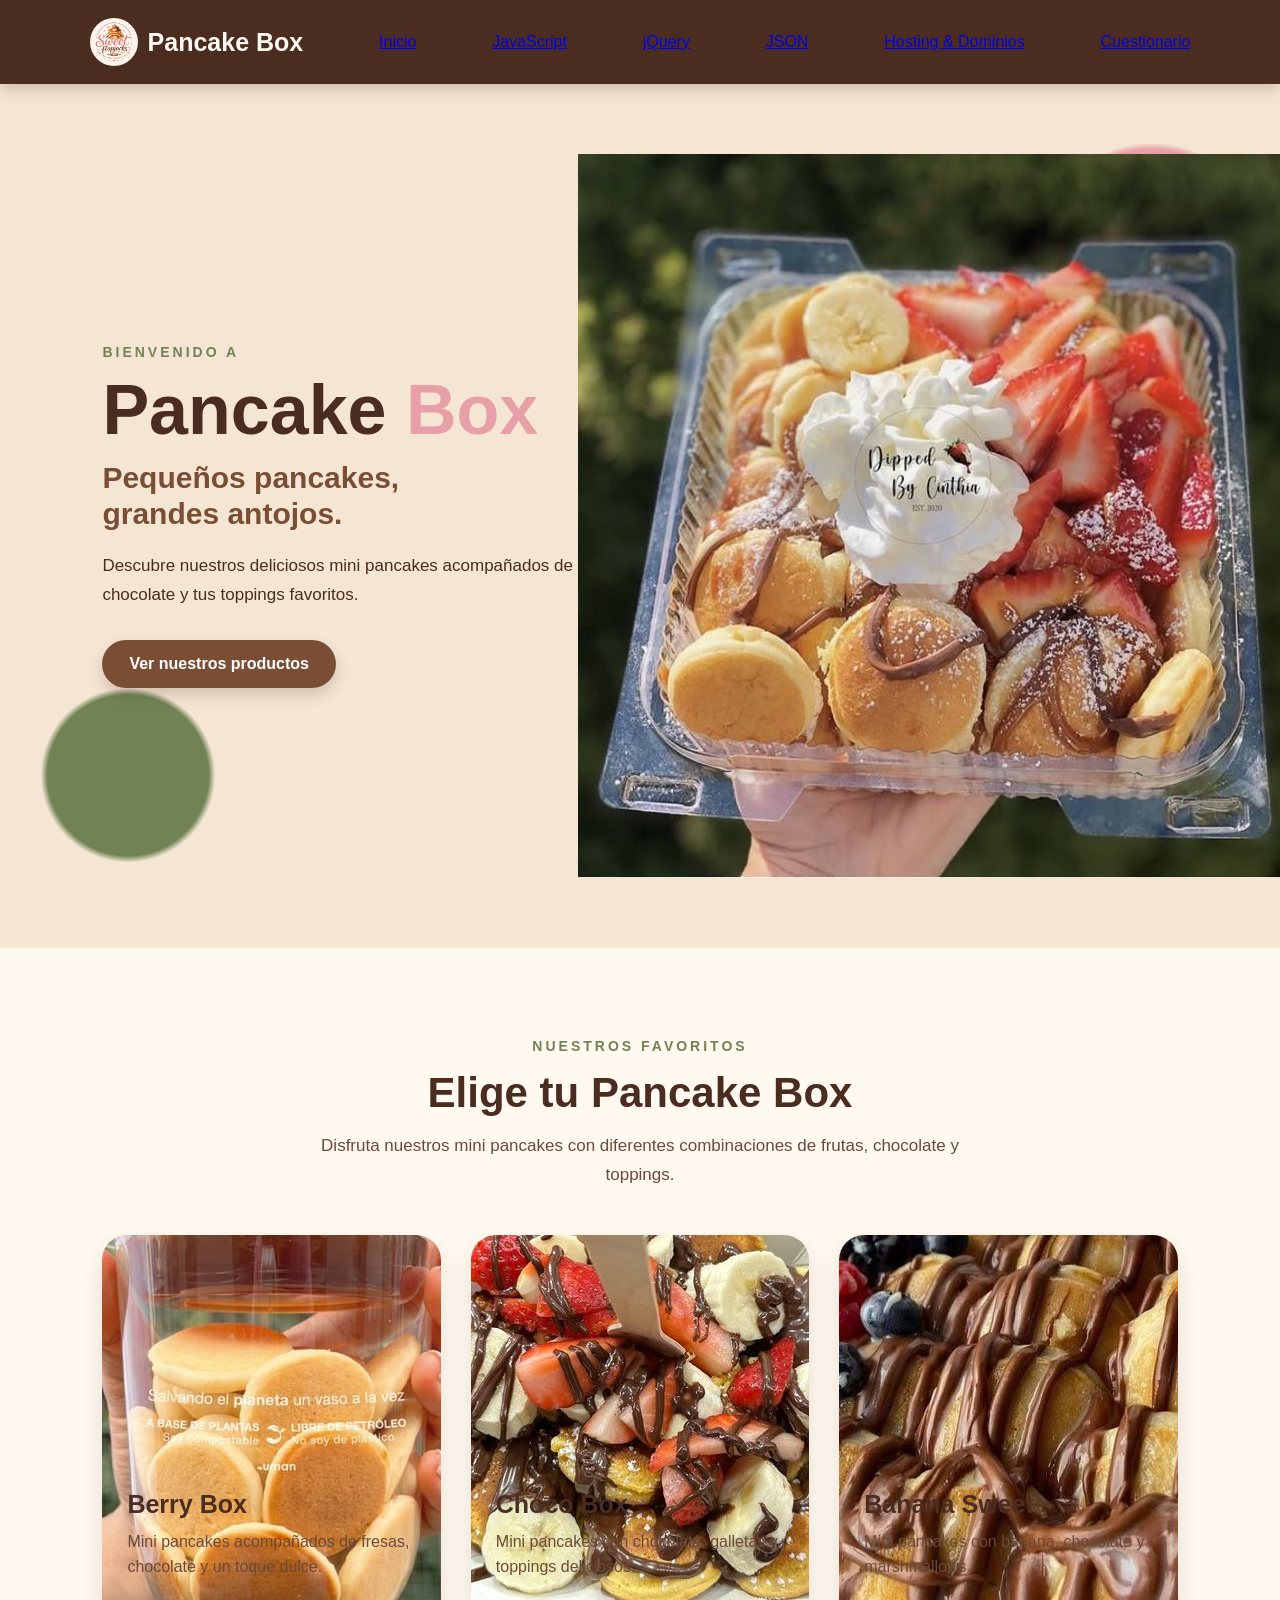
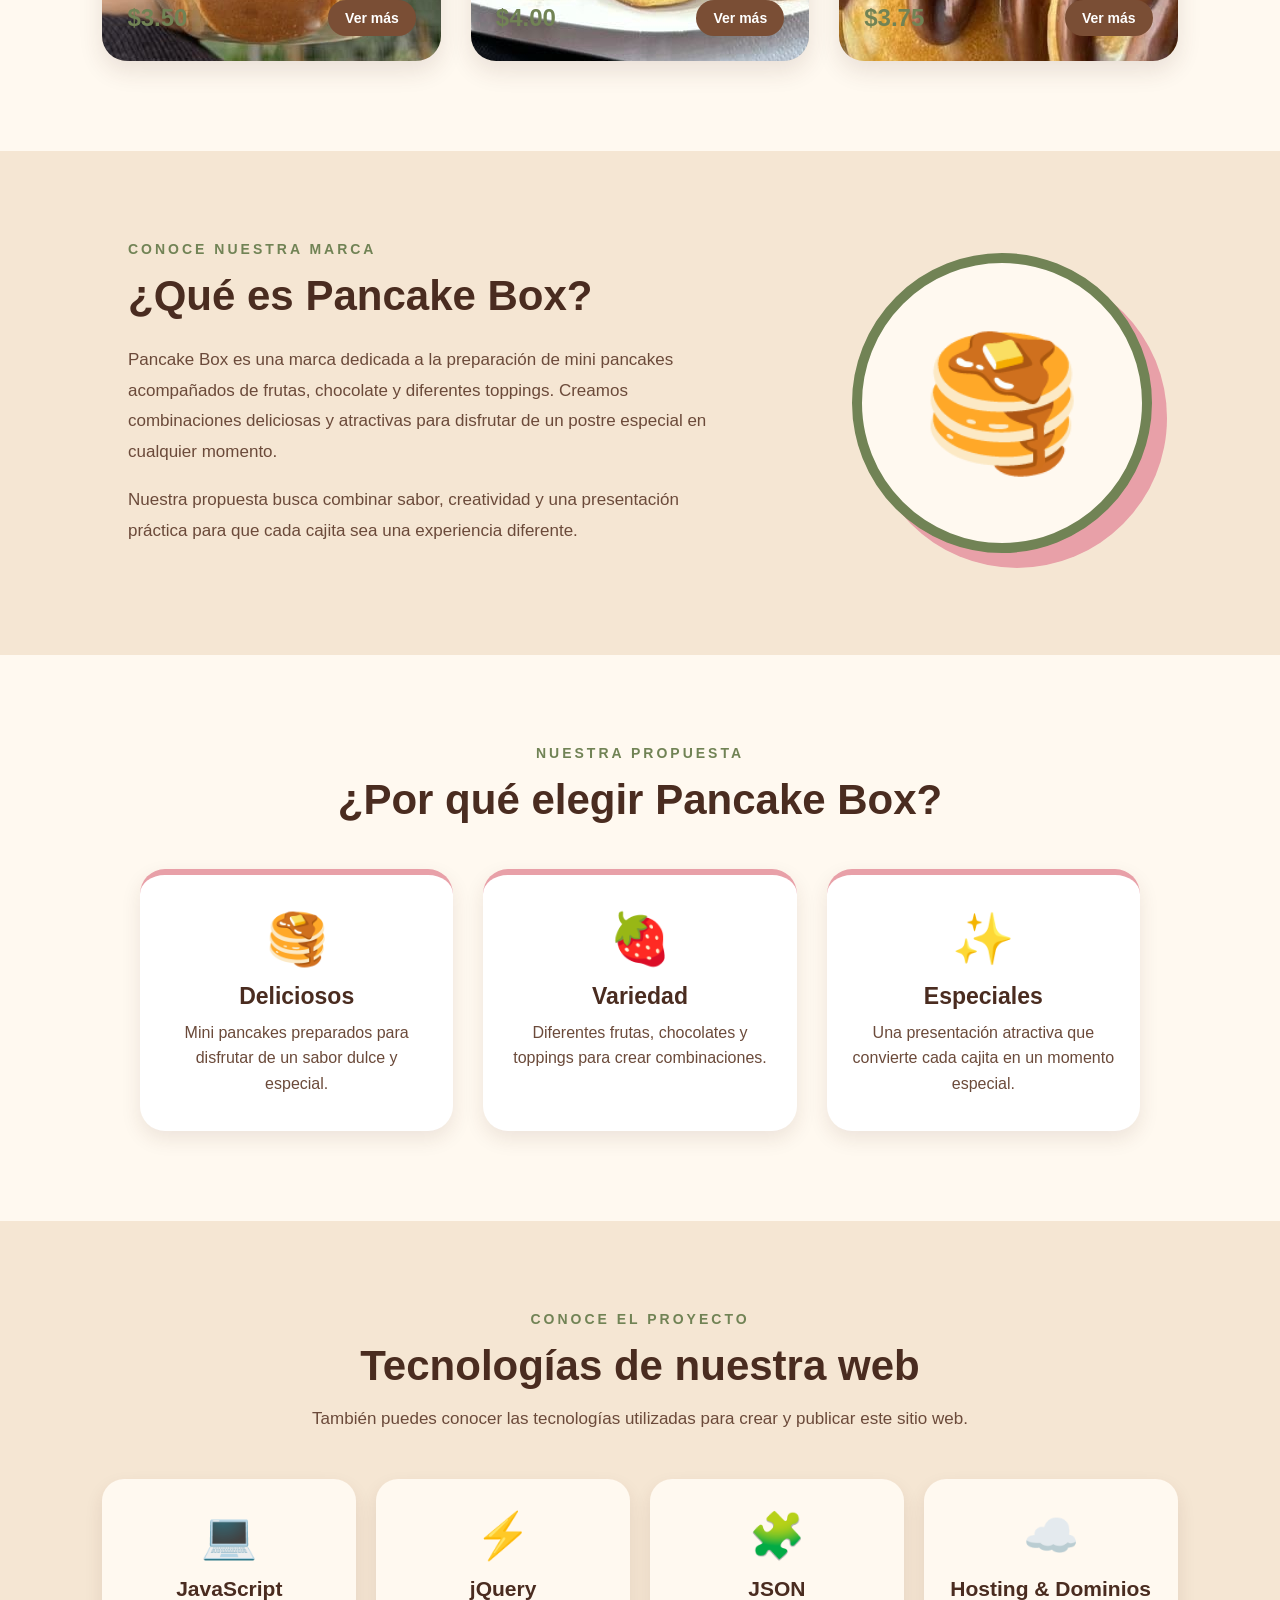
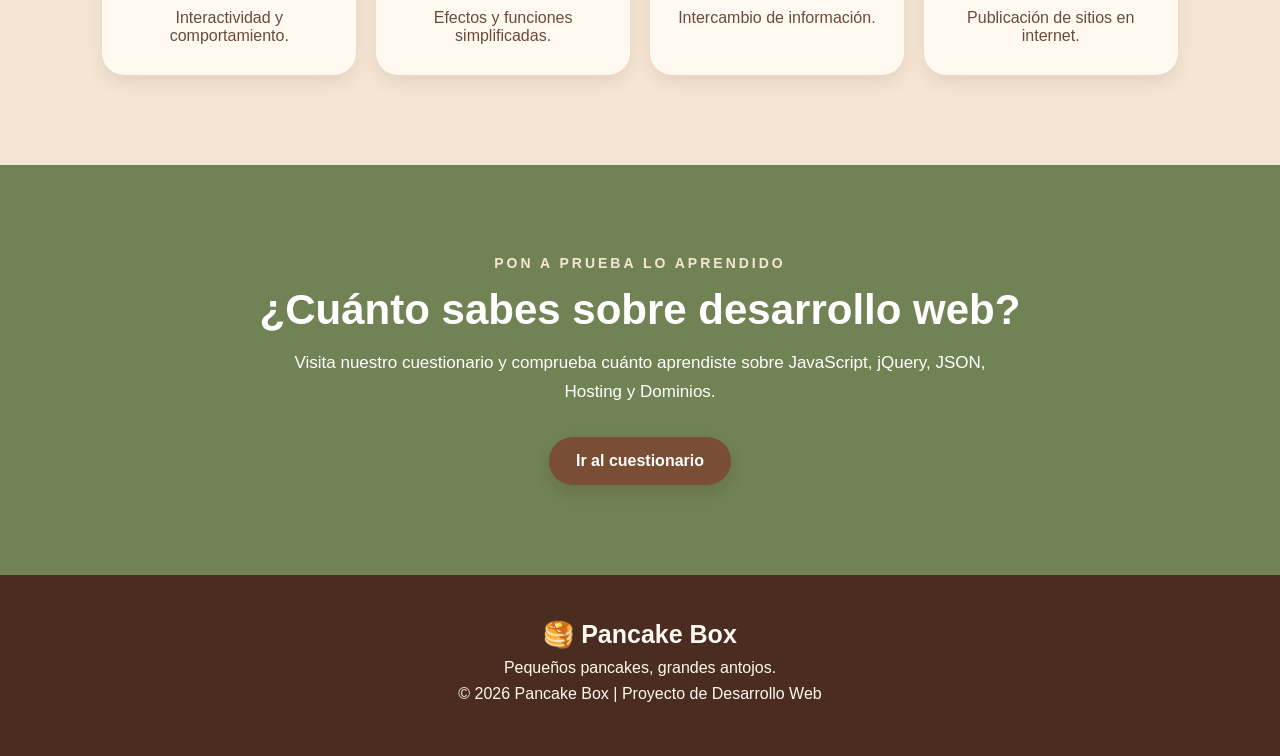
==== index.html @ ed1c2b8e "inicial" ====
<!DOCTYPE html>
<html lang="es">

<head>
    <meta charset="UTF-8">
    <meta name="viewport" content="width=device-width, initial-scale=1.0">

    <title>Pancake Box | Pequeños pancakes, grandes antojos</title>

    <link rel="stylesheet" href="css/style.css">
</head>

<body>

    <!-- MENÚ DE NAVEGACIÓN -->
    <header>
        <nav class="navbar">

            <a href="index.html" class="logo">
                <img src="Imagenes/logo.jpeg" alt="Logo Pancake Box">
                <span>Pancake Box</span>
            </a>

            <a href="index.html">Inicio</a>
            <a href="javascript.html">JavaScript</a>
            <a href="jquery.html">jQuery</a>
            <a href="json.html">JSON</a>
            <a href="hosting.html">Hosting & Dominios</a>
            <a href="./cuestionario.html">Cuestionario</a>

        </nav>
    </header>


    <!-- PORTADA -->
    <main>

        <section class="hero">

            <div class="hero-text">

                <p class="small-title">BIENVENIDO A</p>

                <h1>
                    Pancake <span>Box</span>
                </h1>

                <h2>
                    Pequeños pancakes,<br>
                    grandes antojos.
                </h2>

                <p>
                    Descubre nuestros deliciosos mini pancakes
                    acompañados de frutas, chocolate y tus
                    toppings favoritos.
                </p>

                <a href="#producto" class="btn">
                    Ver nuestros productos
                </a>

            </div>


            <div class="hero-image">

                <img src="Imagenes/pancakes.jpeg"
                    alt="Mini pancakes de Pancake Box">

            </div>

        </section>


        <!-- PRODUCTOS -->
        <section id="producto" class="productos-section">

            <p class="small-title">NUESTROS FAVORITOS</p>

            <h2>Elige tu Pancake Box</h2>

            <p class="section-description">
                Disfruta nuestros mini pancakes con diferentes combinaciones
                de frutas, chocolate y toppings.
            </p>

            <div class="productos-container">


                <!-- PRODUCTO 1 -->
                <div class="producto-card">

                    <div class="producto-imagen">

                        <img src="Imagenes/berry.jpeg"
                            alt="Berry Box">

                    </div>

                    <div class="producto-info">

                        <h3>Berry Box</h3>

                        <p>
                            Mini pancakes acompañados de fresas,
                            chocolate y un toque dulce.
                        </p>

                        <div class="producto-abajo">

                            <strong>$3.50</strong>

                            <a href="#" class="btn-producto">
                                Ver más
                            </a>

                        </div>

                    </div>

                </div>


                <!-- PRODUCTO 2 -->
                <div class="producto-card">

                    <div class="producto-imagen">

                        <img src="Imagenes/choco.jpeg"
                            alt="Choco Box">

                    </div>

                    <div class="producto-info">

                        <h3>Choco Box</h3>

                        <p>
                            Mini pancakes con chocolate,
                            galletas y toppings deliciosos.
                        </p>

                        <div class="producto-abajo">

                            <strong>$4.00</strong>

                            <a href="#" class="btn-producto">
                                Ver más
                            </a>

                        </div>

                    </div>

                </div>


                <!-- PRODUCTO 3 -->
                <div class="producto-card">

                    <div class="producto-imagen">

                        <img src="Imagenes/banana.jpeg"
                            alt="Banana Sweet">

                    </div>

                    <div class="producto-info">

                        <h3>Banana Sweet</h3>

                        <p>
                            Mini pancakes con banana,
                            chocolate y marshmallows.
                        </p>

                        <div class="producto-abajo">

                            <strong>$3.75</strong>

                            <a href="#" class="btn-producto">
                                Ver más
                            </a>

                        </div>

                    </div>

                </div>

            </div>

        </section>


        <!-- SOBRE PANCAKE BOX -->
        <section class="sobre-nosotros">

            <div class="sobre-texto">

                <p class="small-title">
                    CONOCE NUESTRA MARCA
                </p>

                <h2>¿Qué es Pancake Box?</h2>

                <p>
                    Pancake Box es una marca dedicada a la preparación de
                    mini pancakes acompañados de frutas, chocolate y diferentes
                    toppings. Creamos combinaciones deliciosas y atractivas
                    para disfrutar de un postre especial en cualquier momento.
                </p>

                <p>
                    Nuestra propuesta busca combinar sabor, creatividad y una
                    presentación práctica para que cada cajita sea una experiencia
                    diferente.
                </p>

            </div>

            <div class="sobre-decoracion">
                🥞
            </div>

        </section>


        <!-- ¿POR QUÉ ELEGIRNOS? -->
        <section class="porque-section">

            <p class="small-title">
                NUESTRA PROPUESTA
            </p>

            <h2>¿Por qué elegir Pancake Box?</h2>

            <div class="porque-container">


                <div class="porque-card">

                    <span>🥞</span>

                    <h3>Deliciosos</h3>

                    <p>
                        Mini pancakes preparados para disfrutar
                        de un sabor dulce y especial.
                    </p>

                </div>


                <div class="porque-card">

                    <span>🍓</span>

                    <h3>Variedad</h3>

                    <p>
                        Diferentes frutas, chocolates y toppings
                        para crear combinaciones.
                    </p>

                </div>


                <div class="porque-card">

                    <span>✨</span>

                    <h3>Especiales</h3>

                    <p>
                        Una presentación atractiva que convierte
                        cada cajita en un momento especial.
                    </p>

                </div>

            </div>

        </section>


        <!-- TECNOLOGÍAS -->
        <section class="tecnologias-section">

            <p class="small-title">
                CONOCE EL PROYECTO
            </p>

            <h2>Tecnologías de nuestra web</h2>

            <p class="section-description">
                También puedes conocer las tecnologías utilizadas
                para crear y publicar este sitio web.
            </p>

            <div class="tecnologias-container">


                <a href="javascript.html" class="tecnologia-card">

                    <span>💻</span>

                    <h3>JavaScript</h3>

                    <p>
                        Interactividad y comportamiento.
                    </p>

                </a>


                <a href="jquery.html" class="tecnologia-card">

                    <span>⚡</span>

                    <h3>jQuery</h3>

                    <p>
                        Efectos y funciones simplificadas.
                    </p>

                </a>


                <a href="json.html" class="tecnologia-card">

                    <span>🧩</span>

                    <h3>JSON</h3>

                    <p>
                        Intercambio de información.
                    </p>

                </a>


                <a href="hosting.html" class="tecnologia-card">

                    <span>☁️</span>

                    <h3>Hosting & Dominios</h3>

                    <p>
                        Publicación de sitios en internet.
                    </p>

                </a>

            </div>

        </section>


        <!-- CUESTIONARIO -->
        <section class="quiz-invitacion">

            <p class="small-title">
                PON A PRUEBA LO APRENDIDO
            </p>

            <h2>
                ¿Cuánto sabes sobre desarrollo web?
            </h2>

            <p>
                Visita nuestro cuestionario y comprueba cuánto aprendiste
                sobre JavaScript, jQuery, JSON, Hosting y Dominios.
            </p>

            <a href="cuestionario.html" class="btn">
                Ir al cuestionario
            </a>

        </section>

    </main>


    <!-- PIE DE PÁGINA -->
    <footer>

        <h3>
            🥞 Pancake Box
        </h3>

        <p>
            Pequeños pancakes, grandes antojos.
        </p>

        <p>
            © 2026 Pancake Box | Proyecto de Desarrollo Web
        </p>

    </footer>


</body>

</html>
---- css/style.css ----
/* =========================
   CONFIGURACIÓN GENERAL
========================= */

* {
    margin: 0;
    padding: 0;
    box-sizing: border-box;
}

html {
    scroll-behavior: smooth;
}

body {
    font-family: Arial, sans-serif;
    background-color: #fff9f0;
    color: #4a2c20;
}


/* =========================
   BARRA DE NAVEGACIÓN
========================= */

header {
    background-color: #4a2c20;
    padding: 18px 7%;
    position: sticky;
    top: 0;
    z-index: 1000;
    box-shadow: 0 4px 15px rgba(74, 44, 32, 0.25);
}

.navbar {
    display: flex;
    align-items: center;
    justify-content: space-between;
    gap: 25px;
}

.logo {
    color: #fff9f0;
    text-decoration: none;
    font-size: 25px;
    font-weight: bold;
    white-space: nowrap;
}

.nav-links {
    list-style: none;
    display: flex;
    align-items: center;
    justify-content: center;
    gap: 20px;
    flex-wrap: wrap;
}

.nav-links a {
    color: #fff9f0;
    text-decoration: none;
    font-size: 14px;
    transition: 0.3s;
}

.nav-links a:hover {
    color: #e8a0a8;
}


/* =========================
   PORTADA
========================= */

.hero {
    min-height: 88vh;
    padding: 70px 8%;
    display: flex;
    align-items: center;
    justify-content: space-between;
    gap: 60px;

    background:
        radial-gradient(circle at 90% 20%, #e8a0a8 0 8%, transparent 8.5%),
        radial-gradient(circle at 10% 80%, #718355 0 6%, transparent 6.5%),
        #f5e6d3;
}

.hero-text {
    width: 52%;
}

.small-title {
    color: #718355;
    font-size: 14px;
    font-weight: bold;
    letter-spacing: 3px;
    margin-bottom: 15px;
}

.hero h1 {
    font-size: 70px;
    line-height: 1;
    color: #4a2c20;
    margin-bottom: 15px;
}

.hero h1 span {
    color: #e8a0a8;
}

.hero h2 {
    font-size: 30px;
    line-height: 1.2;
    color: #7a4e35;
    margin-bottom: 20px;
}

.hero-text > p:not(.small-title) {
    max-width: 550px;
    font-size: 17px;
    line-height: 1.7;
    margin-bottom: 30px;
}


/* =========================
   BOTÓN
========================= */

.btn {
    display: inline-block;
    background-color: #7a4e35;
    color: white;
    text-decoration: none;
    padding: 15px 27px;
    border-radius: 30px;
    font-weight: bold;
    transition: 0.3s;
    box-shadow: 0 7px 15px rgba(74, 44, 32, 0.2);
}

.btn:hover {
    background-color: #e8a0a8;
    color: #4a2c20;
    transform: translateY(-3px);
}


/* =========================
   IMAGEN DE LOS PANCAKES
========================= */

.hero-image {
    width: 43%;
    display: flex;
    justify-content: center;
    align-items: center;
}

.pancake-placeholder {
    width: 380px;
    height: 380px;
    border-radius: 50%;
    background-color: #fff9f0;
    border: 12px solid #e8a0a8;

    display: flex;
    align-items: center;
    justify-content: center;

    font-size: 170px;

    box-shadow:
        0 20px 40px rgba(74, 44, 32, 0.18),
        15px 15px 0 #718355;
}


/* =========================
   SECCIÓN PRODUCTO
========================= */

.producto {
    padding: 100px 15%;
    text-align: center;
    background-color: #fff9f0;
}

.producto h2 {
    font-size: 42px;
    color: #4a2c20;
    margin-bottom: 25px;
}

.producto > p:last-child {
    max-width: 850px;
    margin: auto;
    font-size: 18px;
    line-height: 1.8;
    color: #6b4a3a;
}


/* =========================
   FOOTER
========================= */

footer {
    text-align: center;
    padding: 45px 20px;
    background-color: #4a2c20;
    color: #fff9f0;
}

footer h3 {
    font-size: 25px;
    margin-bottom: 10px;
}

footer p {
    margin: 8px 0;
}


/* =========================
   DISEÑO PARA CELULAR
========================= */

@media (max-width: 900px) {

    .navbar {
        flex-direction: column;
    }

    .nav-links {
        gap: 12px;
    }

    .hero {
        flex-direction: column;
        text-align: center;
        padding: 60px 6%;
    }

    .hero-text {
        width: 100%;
    }

    .hero-image {
        width: 100%;
    }

    .hero h1 {
        font-size: 55px;
    }

    .pancake-placeholder {
        width: 280px;
        height: 280px;
        font-size: 120px;
    }

    .producto {
        padding: 70px 8%;
    }
}/* =========================
   SECCIÓN DE PRODUCTOS
========================= */

.productos-section {
    padding: 90px 8%;
    background-color: #fff9f0;
    text-align: center;
}

.productos-section h2,
.porque-section h2,
.tecnologias-section h2,
.quiz-invitacion h2 {
    font-size: 42px;
    color: #4a2c20;
    margin-bottom: 15px;
}

.section-description {
    max-width: 700px;
    margin: 0 auto 45px;
    color: #6b4a3a;
    font-size: 17px;
    line-height: 1.7;
}


/* TARJETAS DE PRODUCTOS */

.productos-container {
    display: grid;
    grid-template-columns: repeat(3, 1fr);
    gap: 30px;
    max-width: 1150px;
    margin: auto;
}

.producto-card {
    background-color: #f5e6d3;
    border-radius: 25px;
    overflow: hidden;
    box-shadow: 0 10px 25px rgba(74, 44, 32, 0.12);
    transition: 0.3s;
    text-align: left;
}

.producto-card:hover {
    transform: translateY(-8px);
    box-shadow: 0 18px 30px rgba(74, 44, 32, 0.18);
}

.producto-imagen {
    height: 230px;
    background-color: #e8a0a8;
    display: flex;
    justify-content: center;
    align-items: center;
    font-size: 90px;
}

.producto-info {
    padding: 25px;
}

.producto-info h3 {
    font-size: 25px;
    color: #4a2c20;
    margin-bottom: 10px;
}

.producto-info p {
    color: #6b4a3a;
    line-height: 1.6;
    margin-bottom: 20px;
}

.producto-abajo {
    display: flex;
    justify-content: space-between;
    align-items: center;
}

.producto-abajo strong {
    font-size: 24px;
    color: #718355;
}

.btn-producto {
    background-color: #7a4e35;
    color: white;
    text-decoration: none;
    padding: 10px 17px;
    border-radius: 20px;
    font-size: 14px;
    font-weight: bold;
    transition: 0.3s;
}

.btn-producto:hover {
    background-color: #e8a0a8;
    color: #4a2c20;
}


/* =========================
   SOBRE NOSOTROS
========================= */

.sobre-nosotros {
    padding: 90px 10%;
    background-color: #f5e6d3;
    display: flex;
    align-items: center;
    justify-content: space-between;
    gap: 60px;
}

.sobre-texto {
    width: 60%;
}

.sobre-texto h2 {
    font-size: 42px;
    color: #4a2c20;
    margin-bottom: 25px;
}

.sobre-texto p:not(.small-title) {
    color: #6b4a3a;
    font-size: 17px;
    line-height: 1.8;
    margin-bottom: 18px;
}

.sobre-decoracion {
    width: 300px;
    height: 300px;
    border-radius: 50%;
    background-color: #fff9f0;
    border: 10px solid #718355;
    display: flex;
    align-items: center;
    justify-content: center;
    font-size: 130px;
    box-shadow: 15px 15px 0 #e8a0a8;
}


/* =========================
   POR QUÉ ELEGIRNOS
========================= */

.porque-section {
    padding: 90px 8%;
    text-align: center;
    background-color: #fff9f0;
}

.porque-container {
    display: grid;
    grid-template-columns: repeat(3, 1fr);
    gap: 30px;
    max-width: 1000px;
    margin: 45px auto 0;
}

.porque-card {
    background-color: #fff;
    padding: 35px 25px;
    border-radius: 25px;
    box-shadow: 0 8px 20px rgba(74, 44, 32, 0.10);
    border-top: 6px solid #e8a0a8;
}

.porque-card span {
    font-size: 50px;
}

.porque-card h3 {
    color: #4a2c20;
    font-size: 23px;
    margin: 15px 0 10px;
}

.porque-card p {
    color: #6b4a3a;
    line-height: 1.6;
}


/* =========================
   TECNOLOGÍAS
========================= */

.tecnologias-section {
    padding: 90px 8%;
    text-align: center;
    background-color: #f5e6d3;
}

.tecnologias-container {
    display: grid;
    grid-template-columns: repeat(4, 1fr);
    gap: 20px;
    max-width: 1100px;
    margin: 45px auto 0;
}

.tecnologia-card {
    background-color: #fff9f0;
    padding: 30px 20px;
    border-radius: 22px;
    text-decoration: none;
    color: #4a2c20;
    box-shadow: 0 8px 18px rgba(74, 44, 32, 0.10);
    transition: 0.3s;
}

.tecnologia-card:hover {
    transform: translateY(-7px);
    background-color: #e8a0a8;
}

.tecnologia-card span {
    font-size: 45px;
}

.tecnologia-card h3 {
    margin: 15px 0 8px;
    font-size: 21px;
}

.tecnologia-card p {
    color: #6b4a3a;
}


/* =========================
   CUESTIONARIO
========================= */

.quiz-invitacion {
    padding: 90px 10%;
    text-align: center;
    background-color: #718355;
    color: white;
}

.quiz-invitacion h2 {
    color: white;
}

.quiz-invitacion p:not(.small-title) {
    max-width: 700px;
    margin: 0 auto 30px;
    line-height: 1.7;
    font-size: 17px;
}

.quiz-invitacion .small-title {
    color: #f5e6d3;
}


/* =========================
   RESPONSIVE
========================= */

@media (max-width: 900px) {

    .productos-container {
        grid-template-columns: 1fr;
        max-width: 500px;
    }

    .porque-container {
        grid-template-columns: 1fr;
        max-width: 500px;
    }

    .tecnologias-container {
        grid-template-columns: repeat(2, 1fr);
    }

    .sobre-nosotros {
        flex-direction: column;
        text-align: center;
    }

    .sobre-texto {
        width: 100%;
    }

}

@media (max-width: 600px) {

    .tecnologias-container {
        grid-template-columns: 1fr;
    }

    .productos-section h2,
    .porque-section h2,
    .tecnologias-section h2,
    .quiz-invitacion h2 {
        font-size: 32px;
    }

    .sobre-texto h2 {
        font-size: 32px;
    }

}/* LOGO */

.logo {
    display: flex;
    align-items: center;
    gap: 10px;
}

.logo img {
    width: 48px;
    height: 48px;
    object-fit: cover;
    border-radius: 50%;
}/* =================================
   PÁGINA DE JAVASCRIPT
================================= */

.pagina-hero {
    min-height: 45vh;
    padding: 70px 10%;
    display: flex;
    align-items: center;
    justify-content: center;
    text-align: center;

    background:
        radial-gradient(circle at 15% 30%, #e8a0a8 0 7%, transparent 7.5%),
        radial-gradient(circle at 85% 70%, #718355 0 6%, transparent 6.5%),
        #f5e6d3;
}

.pagina-hero h1 {
    font-size: 70px;
    color: #4a2c20;
    margin-bottom: 20px;
}

.pagina-hero h1 span {
    color: #e8a0a8;
}

.pagina-hero p:not(.small-title) {
    max-width: 650px;
    font-size: 19px;
    line-height: 1.7;
    color: #6b4a3a;
}


/* INFORMACIÓN */

.info-section {
    padding: 80px 15%;
    text-align: center;
    background-color: #fff9f0;
}

.info-section h2,
.comparacion-section h2,
.eventos-section h2,
.ejemplo-section h2 {
    font-size: 40px;
    color: #4a2c20;
    margin-bottom: 25px;
}

.info-section > p:not(.small-title) {
    max-width: 850px;
    margin: 0 auto 18px;
    color: #6b4a3a;
    font-size: 17px;
    line-height: 1.8;
}


/* HTML CSS JAVASCRIPT */

.comparacion-section {
    padding: 85px 8%;
    text-align: center;
    background-color: #f5e6d3;
}

.comparacion-container {
    display: grid;
    grid-template-columns: repeat(3, 1fr);
    gap: 25px;
    max-width: 1050px;
    margin: 45px auto 0;
}

.comparacion-card {
    background-color: #fff9f0;
    padding: 35px 25px;
    border-radius: 25px;
    box-shadow: 0 8px 20px rgba(74, 44, 32, 0.12);
    transition: 0.3s;
}

.comparacion-card:hover {
    transform: translateY(-8px);
}

.comparacion-card span {
    font-size: 50px;
}

.comparacion-card h3 {
    font-size: 25px;
    margin: 15px 0 10px;
    color: #4a2c20;
}

.comparacion-card p {
    color: #6b4a3a;
    line-height: 1.6;
}


/* VARIABLES Y FUNCIONES */

.conceptos-grid {
    max-width: 1000px;
    margin: 45px auto 0;
    display: grid;
    grid-template-columns: repeat(2, 1fr);
    gap: 30px;
}

.concepto-box {
    background-color: #f5e6d3;
    padding: 30px;
    border-radius: 25px;
    text-align: left;
    border-left: 7px solid #e8a0a8;
}

.concepto-box h3 {
    color: #4a2c20;
    font-size: 24px;
    margin-bottom: 15px;
}

.concepto-box p {
    color: #6b4a3a;
    line-height: 1.7;
}


/* CÓDIGO */

pre {
    margin-top: 20px;
    background-color: #4a2c20;
    color: #fff9f0;
    padding: 20px;
    border-radius: 15px;
    overflow-x: auto;
    text-align: left;
}

code {
    font-family: Consolas, monospace;
    font-size: 14px;
}


/* EVENTOS */

.eventos-section {
    padding: 85px 8%;
    text-align: center;
    background-color: #fff9f0;
}

.eventos-section > p:not(.small-title) {
    color: #6b4a3a;
    font-size: 17px;
    margin-bottom: 40px;
}

.eventos-container {
    max-width: 800px;
    margin: auto;
    display: grid;
    grid-template-columns: repeat(2, 1fr);
    gap: 25px;
}

.evento-card {
    padding: 35px;
    background-color: #f5e6d3;
    border-radius: 25px;
    box-shadow: 0 8px 20px rgba(74, 44, 32, 0.10);
}

.evento-card span {
    font-size: 50px;
}

.evento-card h3 {
    font-size: 24px;
    color: #4a2c20;
    margin: 15px 0 10px;
}

.evento-card p {
    color: #6b4a3a;
    line-height: 1.6;
}


/* EJEMPLO PRÁCTICO */

.ejemplo-section {
    padding: 90px 10%;
    text-align: center;
    background-color: #718355;
}

.ejemplo-section h2 {
    color: white;
}

.ejemplo-section > p:not(.small-title) {
    color: white;
    max-width: 700px;
    margin: 0 auto 35px;
    line-height: 1.7;
}

.ejemplo-section .small-title {
    color: #f5e6d3;
}

.ejemplo-box {
    max-width: 700px;
    margin: auto;
    padding: 40px;
    background-color: #fff9f0;
    border-radius: 25px;
    box-shadow: 0 12px 25px rgba(74, 44, 32, 0.20);
}

#botonMensaje {
    background-color: #e8a0a8;
    color: #4a2c20;
    border: none;
    padding: 15px 25px;
    border-radius: 30px;
    font-size: 16px;
    font-weight: bold;
    cursor: pointer;
    transition: 0.3s;
}

#botonMensaje:hover {
    background-color: #7a4e35;
    color: white;
    transform: translateY(-3px);
}

#mensaje {
    margin-top: 25px;
    color: #4a2c20;
    font-size: 18px;
    font-weight: bold;
}


/* EXPLICACIÓN DEL CÓDIGO */

.codigo-explicacion {
    max-width: 850px;
    margin: 45px auto 0;
    text-align: left;
}

.codigo-explicacion h3 {
    color: white;
    font-size: 25px;
    margin-bottom: 15px;
}

.codigo-explicacion p {
    color: white;
    line-height: 1.7;
}


/* RESPONSIVE */

@media (max-width: 900px) {

    .comparacion-container {
        grid-template-columns: 1fr;
        max-width: 500px;
    }

    .conceptos-grid {
        grid-template-columns: 1fr;
        max-width: 600px;
    }

    .eventos-container {
        grid-template-columns: 1fr;
        max-width: 500px;
    }

}

@media (max-width: 600px) {

    .pagina-hero h1 {
        font-size: 50px;
    }

    .info-section h2,
    .comparacion-section h2,
    .eventos-section h2,
    .ejemplo-section h2 {
        font-size: 32px;
    }

    .info-section {
        padding: 65px 8%;
    }

}/* ================================
   PÁGINA JQUERY
================================ */

.tabla-contenedor {
    overflow-x: auto;
    margin-top: 25px;
}

.tabla-comparacion {
    width: 100%;
    border-collapse: collapse;
    background-color: #fff9f0;
    border-radius: 15px;
    overflow: hidden;
    box-shadow: 0 8px 20px rgba(74, 44, 32, 0.12);
}

.tabla-comparacion th {
    background-color: #7A4E35;
    color: white;
    padding: 16px;
    text-align: center;
}

.tabla-comparacion td {
    padding: 15px;
    text-align: center;
    border-bottom: 1px solid #ead8c4;
}

.tabla-comparacion tr:nth-child(even) {
    background-color: #f8eadb;
}


/* TARJETAS */

.concepto-card {
    background-color: #fff9f0;
    padding: 25px;
    border-radius: 18px;
    box-shadow: 0 7px 18px rgba(74, 44, 32, 0.12);
    border-left: 5px solid #E8A0A8;
}

.concepto-card h3 {
    color: #4A2C20;
    margin-bottom: 12px;
}

.concepto-card p {
    line-height: 1.7;
}


/* VENTAJAS */

.ventaja {
    border-left-color: #718355;
}

.desventaja {
    border-left-color: #E8A0A8;
}


/* BOTONES DE LOS EJEMPLOS */

.eventos-section button {
    background-color: #718355;
    color: white;
    border: none;
    padding: 12px 25px;
    border-radius: 25px;
    cursor: pointer;
    font-size: 16px;
    margin: 15px 0;
    transition: 0.3s;
}

.eventos-section button:hover {
    background-color: #4A2C20;
    transform: translateY(-2px);
}


/* CAJA FADE */

#cajaFade {
    display: none;
    background-color: #E8A0A8;
    color: #4A2C20;
    padding: 22px;
    border-radius: 15px;
    margin-top: 15px;
    font-weight: bold;
}


/* CAJA SLIDE */

#cajaSlide {
    background-color: #F5E6D3;
    color: #4A2C20;
    padding: 22px;
    border-radius: 15px;
    margin-top: 15px;
    font-weight: bold;
}


/* CÓDIGO */

.ejemplo-section pre,
.comparacion-section pre {
    background-color: #4A2C20;
    color: #FFF9F0;
    padding: 20px;
    border-radius: 12px;
    overflow-x: auto;
    margin: 20px 0;
    box-shadow: 0 5px 15px rgba(74, 44, 32, 0.18);
}

.ejemplo-section code,
.comparacion-section code {
    font-family: Consolas, monospace;
    font-size: 15px;
}


/* RESPONSIVE */

@media (max-width: 768px) {

    .tabla-comparacion {
        font-size: 14px;
    }

    .tabla-comparacion th,
    .tabla-comparacion td {
        padding: 10px;
    }

    .conceptos-grid {
        grid-template-columns: 1fr;
    }

    .eventos-section {
        padding: 30px 20px;
    }
}/* ================================
   PÁGINA JSON
================================ */

.flujo-json {
    display: flex;
    justify-content: center;
    align-items: center;
    gap: 18px;
    flex-wrap: wrap;
    margin-top: 30px;
}

.flujo-card {
    background-color: #fff9f0;
    width: 190px;
    padding: 25px 18px;
    text-align: center;
    border-radius: 18px;
    box-shadow: 0 7px 18px rgba(74, 44, 32, 0.12);
    border-top: 5px solid #718355;
}

.flujo-card span {
    font-size: 35px;
    display: block;
    margin-bottom: 10px;
}

.flujo-card h3 {
    color: #4A2C20;
    margin-bottom: 8px;
}

.flujo-card p {
    margin: 0;
}

.flecha {
    font-size: 28px;
    color: #7A4E35;
}


/* CÓDIGO DENTRO DE LAS TARJETAS */

.concepto-card pre {
    background-color: #4A2C20;
    color: #FFF9F0;
    padding: 15px;
    border-radius: 10px;
    overflow-x: auto;
    margin-top: 15px;
    text-align: left;
}

.concepto-card code {
    font-family: Consolas, monospace;
    font-size: 14px;
}


/* CÓDIGO DE JSON */

.comparacion-section pre,
.ejemplo-section pre {
    background-color: #4A2C20;
    color: #FFF9F0;
    padding: 20px;
    border-radius: 12px;
    overflow-x: auto;
    margin: 20px 0;
    box-shadow: 0 5px 15px rgba(74, 44, 32, 0.18);
}

.comparacion-section code,
.ejemplo-section code {
    font-family: Consolas, monospace;
    font-size: 15px;
}


/* TABLA */

.tabla-contenedor {
    overflow-x: auto;
    margin-top: 25px;
}

.tabla-comparacion {
    width: 100%;
    border-collapse: collapse;
    background-color: #fff9f0;
    border-radius: 15px;
    overflow: hidden;
    box-shadow: 0 8px 20px rgba(74, 44, 32, 0.12);
}

.tabla-comparacion th {
    background-color: #7A4E35;
    color: white;
    padding: 16px;
}

.tabla-comparacion td {
    padding: 15px;
    text-align: center;
    border-bottom: 1px solid #ead8c4;
}

.tabla-comparacion tr:nth-child(even) {
    background-color: #f8eadb;
}


/* TARJETAS */

.concepto-card {
    background-color: #fff9f0;
    padding: 25px;
    border-radius: 18px;
    box-shadow: 0 7px 18px rgba(74, 44, 32, 0.12);
    border-left: 5px solid #E8A0A8;
}

.concepto-card h3 {
    color: #4A2C20;
    margin-bottom: 12px;
}

.concepto-card p {
    line-height: 1.7;
}


/* RESPONSIVE */

@media (max-width: 768px) {

    .flujo-json {
        flex-direction: column;
    }

    .flecha {
        transform: rotate(90deg);
    }

    .tabla-comparacion {
        font-size: 14px;
    }

    .tabla-comparacion th,
    .tabla-comparacion td {
        padding: 10px;
    }

    .conceptos-grid {
        grid-template-columns: 1fr;
    }
}/* ================================
   HOSTING Y DOMINIOS
================================ */

/* EJEMPLO DE DOMINIO */

.dominio-ejemplo {
    background-color: #4A2C20;
    color: #FFF9F0;
    padding: 20px 30px;
    border-radius: 15px;
    text-align: center;
    font-size: 24px;
    font-weight: bold;
    margin: 25px auto;
    max-width: 500px;
    letter-spacing: 1px;
}


/* PARTES DEL DOMINIO */

.dominio-partes {
    display: flex;
    justify-content: center;
    gap: 25px;
    flex-wrap: wrap;
    margin-top: 25px;
}

.parte-dominio {
    background-color: #fff9f0;
    padding: 25px;
    width: 280px;
    text-align: center;
    border-radius: 18px;
    box-shadow: 0 7px 18px rgba(74, 44, 32, 0.12);
    border-bottom: 5px solid #E8A0A8;
}

.parte-dominio h3 {
    color: #7A4E35;
    font-size: 24px;
    margin-bottom: 10px;
}


/* FLUJO DE INFORMACIÓN */

.flujo-json {
    display: flex;
    justify-content: center;
    align-items: center;
    gap: 18px;
    flex-wrap: wrap;
    margin-top: 30px;
}

.flujo-card {
    background-color: #fff9f0;
    width: 190px;
    padding: 25px 18px;
    text-align: center;
    border-radius: 18px;
    box-shadow: 0 7px 18px rgba(74, 44, 32, 0.12);
    border-top: 5px solid #718355;
}

.flujo-card span {
    font-size: 35px;
    display: block;
    margin-bottom: 10px;
}

.flujo-card h3 {
    color: #4A2C20;
    margin-bottom: 8px;
}

.flujo-card p {
    margin: 0;
}

.flecha {
    font-size: 28px;
    color: #7A4E35;
}


/* PASOS DEL DNS */

.dns-flujo {
    display: flex;
    justify-content: center;
    align-items: center;
    gap: 15px;
    flex-wrap: wrap;
    margin-top: 30px;
}

.dns-paso {
    background-color: #fff9f0;
    width: 180px;
    min-height: 180px;
    padding: 20px;
    text-align: center;
    border-radius: 18px;
    box-shadow: 0 7px 18px rgba(74, 44, 32, 0.12);
    border-left: 5px solid #718355;
}

.dns-paso span {
    display: inline-flex;
    justify-content: center;
    align-items: center;
    width: 45px;
    height: 45px;
    background-color: #E8A0A8;
    color: #4A2C20;
    border-radius: 50%;
    font-size: 20px;
    font-weight: bold;
    margin-bottom: 10px;
}

.dns-paso h3 {
    color: #4A2C20;
    margin-bottom: 8px;
}

.dns-paso p {
    line-height: 1.5;
}


/* TARJETAS DE TIPOS DE HOSTING */

.concepto-card {
    background-color: #fff9f0;
    padding: 25px;
    border-radius: 18px;
    box-shadow: 0 7px 18px rgba(74, 44, 32, 0.12);
    border-left: 5px solid #E8A0A8;
}

.concepto-card h3 {
    color: #4A2C20;
    margin-bottom: 12px;
}

.concepto-card p {
    line-height: 1.7;
}


/* SECCIÓN FINAL */

.ejemplo-section .concepto-card {
    margin-top: 25px;
    border-left-color: #718355;
}

.ejemplo-section .concepto-card p {
    margin: 12px 0;
}


/* RESPONSIVE */

@media (max-width: 768px) {

    .flujo-json,
    .dns-flujo {
        flex-direction: column;
    }

    .flecha {
        transform: rotate(90deg);
    }

    .dominio-ejemplo {
        font-size: 19px;
    }

    .dominio-partes {
        flex-direction: column;
        align-items: center;
    }

    .parte-dominio {
        width: 90%;
    }

    .dns-paso {
        width: 90%;
        max-width: 300px;
    }
}/* ============================= */
/* CUESTIONARIO WEB */
/* ============================= */

.quiz-container {
    max-width: 900px;
    margin: 50px auto;
    padding: 20px;
}

.pregunta {
    background-color: #FFF9F0;
    border: 2px solid #E8A0A8;
    border-radius: 18px;
    padding: 25px;
    margin-bottom: 25px;
    box-shadow: 0 5px 15px rgba(74, 44, 32, 0.12);
}

.pregunta h3 {
    color: #4A2C20;
    margin-bottom: 20px;
    font-size: 21px;
}

.pregunta label {
    display: block;
    background-color: #F5E6D3;
    padding: 13px 16px;
    margin: 10px 0;
    border-radius: 12px;
    cursor: pointer;
    color: #4A2C20;
    transition: 0.3s;
}

.pregunta label:hover {
    background-color: #E8A0A8;
    color: white;
}

.pregunta input {
    margin-right: 10px;
}

#btnResultado {
    display: block;
    margin: 35px auto;
    background-color: #718355;
    color: white;
    border: none;
    padding: 15px 35px;
    border-radius: 30px;
    font-size: 18px;
    font-weight: bold;
    cursor: pointer;
    transition: 0.3s;
}

#btnResultado:hover {
    background-color: #4A2C20;
    transform: scale(1.05);
}

#resultado {
    text-align: center;
    background-color: #F5E6D3;
    color: #4A2C20;
    border-radius: 18px;
    padding: 20px;
    margin: 25px auto;
    max-width: 600px;
    font-size: 22px;
    font-weight: bold;
}

/* RESPONSIVE */
@media (max-width: 768px) {

    .quiz-container {
        padding: 15px;
        margin: 30px auto;
    }

    .pregunta {
        padding: 18px;
    }

    .pregunta h3 {
        font-size: 18px;
    }

    .pregunta label {
        font-size: 15px;
    }

}
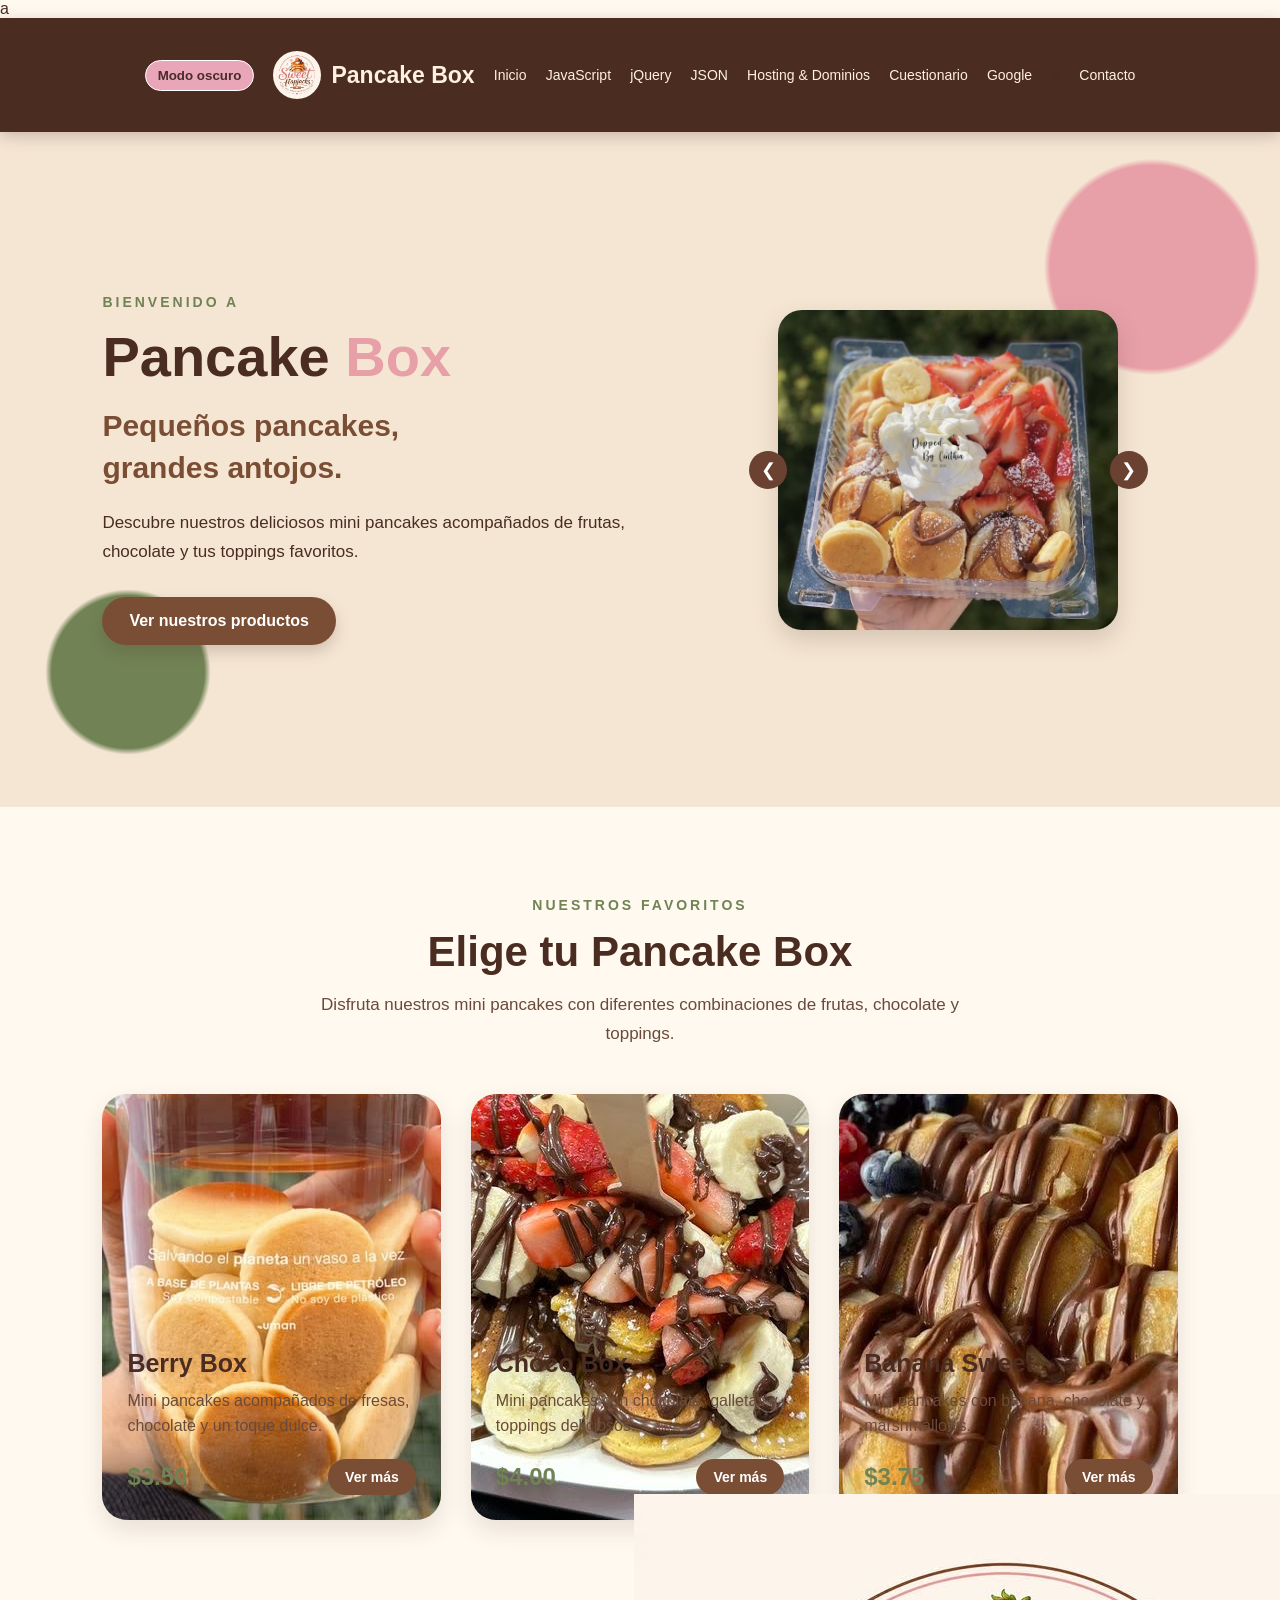
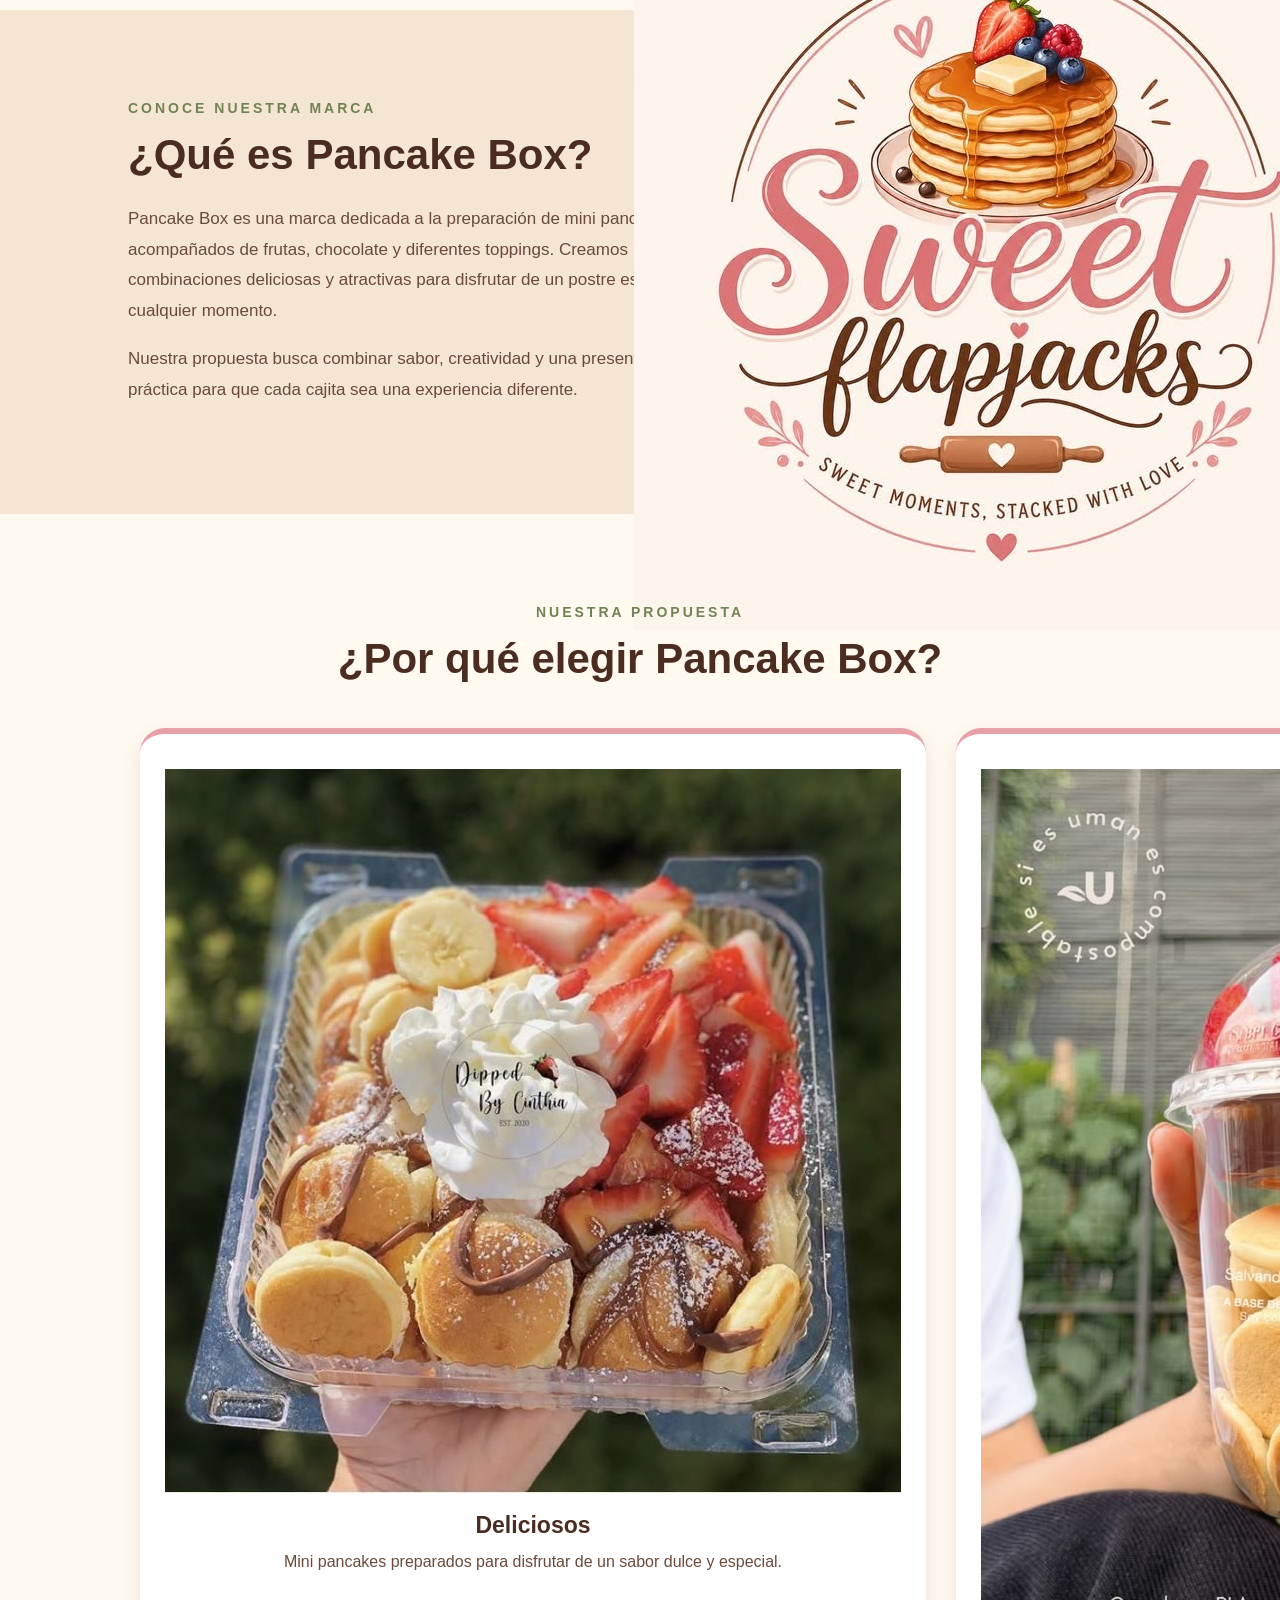
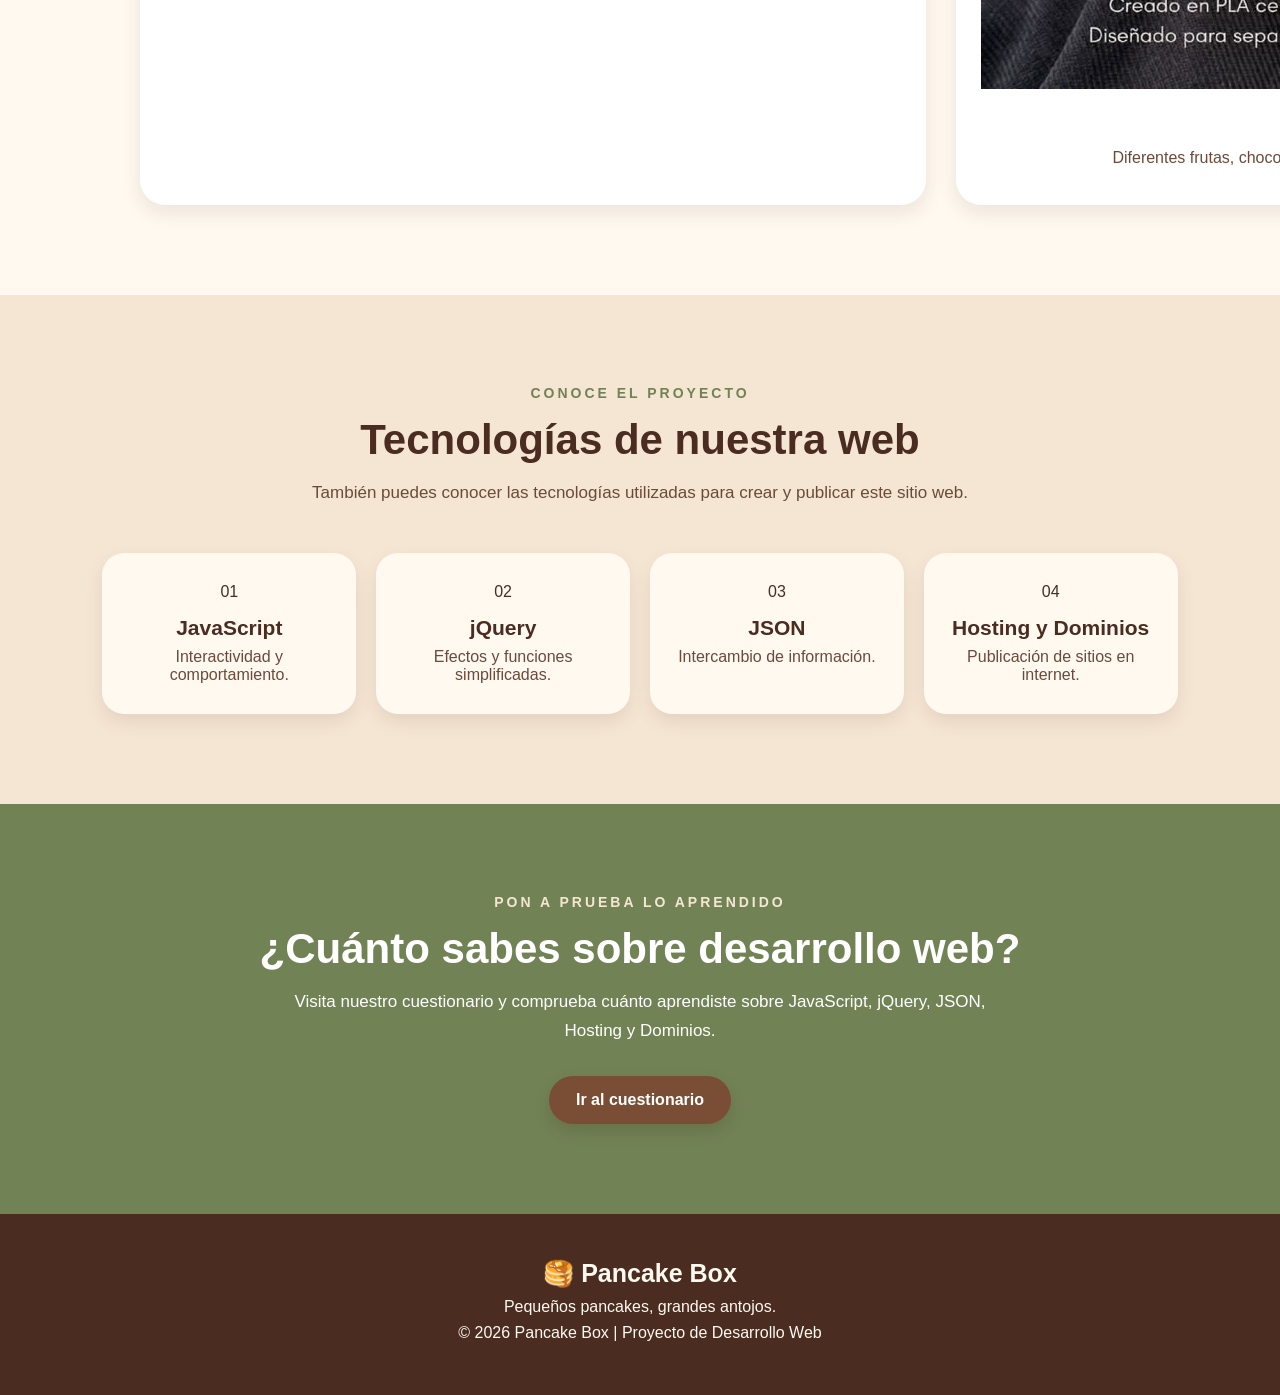
==== commit 064a8aba: "nuevo" ====
--- a/index.html
+++ b/index.html
@@ -1,13 +1,14 @@
 <!DOCTYPE html>
 <html lang="es">
 
-<head>
+<head>a
     <meta charset="UTF-8">
     <meta name="viewport" content="width=device-width, initial-scale=1.0">
 
     <title>Pancake Box | Pequeños pancakes, grandes antojos</title>
 
     <link rel="stylesheet" href="css/style.css">
+    <script src="js/script.js" defer></script>
 </head>
 
 <body>
@@ -15,6 +16,9 @@
     <!-- MENÚ DE NAVEGACIÓN -->
     <header>
         <nav class="navbar">
+            <button class="modo-btn" onclick="cambiarModo()">
+     Modo oscuro
+</button>
 
             <a href="index.html" class="logo">
                 <img src="Imagenes/logo.jpeg" alt="Logo Pancake Box">
@@ -27,6 +31,9 @@
             <a href="json.html">JSON</a>
             <a href="hosting.html">Hosting & Dominios</a>
             <a href="./cuestionario.html">Cuestionario</a>
+            <a href="google.html">Google</a>a
+            <a href="contacto.html">Contacto</a>
+ 
 
         </nav>
     </header>
@@ -63,10 +70,14 @@
             </div>
 
 
-            <div class="hero-image">
-
-                <img src="Imagenes/pancakes.jpeg"
-                    alt="Mini pancakes de Pancake Box">
+           
+<div class="hero-image carrusel">
+    <button class="flecha anterior" onclick="cambiarImagen(-1)" aria-label="Imagen anterior">❮</button>
+
+    <img id="imagenCarrusel" src="Imagenes/pancakes.jpeg" alt="Mini pancakes de Pancake Box">
+
+    <button class="flecha siguiente" onclick="cambiarImagen(1)" aria-label="Imagen siguiente">❯</button>
+</div>
 
             </div>
 
@@ -220,9 +231,10 @@
 
             </div>
 
-            <div class="sobre-decoracion">
-                🥞
-            </div>
+
+<div class="sobre-decoracion">
+    <img src="Imagenes/logo.jpeg" alt="Logo de Pancake Box">
+</div>
 
         </section>
 
@@ -236,61 +248,54 @@
 
             <h2>¿Por qué elegir Pancake Box?</h2>
 
-            <div class="porque-container">
-
-
-                <div class="porque-card">
-
-                    <span>🥞</span>
-
-                    <h3>Deliciosos</h3>
-
-                    <p>
-                        Mini pancakes preparados para disfrutar
-                        de un sabor dulce y especial.
-                    </p>
-
-                </div>
-
-
-                <div class="porque-card">
-
-                    <span>🍓</span>
-
-                    <h3>Variedad</h3>
-
-                    <p>
-                        Diferentes frutas, chocolates y toppings
-                        para crear combinaciones.
-                    </p>
-
-                </div>
-
-
-                <div class="porque-card">
-
-                    <span>✨</span>
-
-                    <h3>Especiales</h3>
-
-                    <p>
-                        Una presentación atractiva que convierte
-                        cada cajita en un momento especial.
-                    </p>
-
-                </div>
-
-            </div>
-
-        </section>
-
+           
+<div class="porque-container">
+
+    <div class="porque-card">
+        <img src="Imagenes/pancakes.jpeg" alt="Mini pancakes deliciosos">
+
+        <h3>Deliciosos</h3>
+
+        <p>
+            Mini pancakes preparados para disfrutar
+            de un sabor dulce y especial.
+        </p>
+    </div>
+
+    <div class="porque-card">
+        <img src="Imagenes/berry.jpeg" alt="Pancakes con frutas">
+
+        <h3>Variedad</h3>
+
+        <p>
+            Diferentes frutas, chocolates y toppings
+            para crear combinaciones.
+        </p>
+    </div>
+
+    <div class="porque-card">
+        <img src="Imagenes/choco.jpeg" alt="Pancakes con chocolate">
+
+        <h3>Especiales</h3>
+
+        <p>
+            Una presentación atractiva que convierte
+            cada cajita en un momento especial.
+        </p>
+    </div>
+
+</div>
+
+
+
+        
+        <!-- CERRAMOS LA SECCIÓN ¿POR QUÉ ELEGIRNOS? -->
+        </section>
 
         <!-- TECNOLOGÍAS -->
         <section class="tecnologias-section">
 
-            <p class="small-title">
-                CONOCE EL PROYECTO
-            </p>
+            <p class="small-title">CONOCE EL PROYECTO</p>
 
             <h2>Tecnologías de nuestra web</h2>
 
@@ -301,56 +306,28 @@
 
             <div class="tecnologias-container">
 
-
                 <a href="javascript.html" class="tecnologia-card">
-
-                    <span>💻</span>
-
+                    <div class="numero-tecnologia numero-cafe">01</div>
                     <h3>JavaScript</h3>
-
-                    <p>
-                        Interactividad y comportamiento.
-                    </p>
-
-                </a>
-
+                    <p>Interactividad y comportamiento.</p>
+                </a>
 
                 <a href="jquery.html" class="tecnologia-card">
-
-                    <span>⚡</span>
-
+                    <div class="numero-tecnologia numero-rosa">02</div>
                     <h3>jQuery</h3>
-
-                    <p>
-                        Efectos y funciones simplificadas.
-                    </p>
-
-                </a>
-
+                    <p>Efectos y funciones simplificadas.</p>
+                </a>
 
                 <a href="json.html" class="tecnologia-card">
-
-                    <span>🧩</span>
-
+                    <div class="numero-tecnologia numero-verde">03</div>
                     <h3>JSON</h3>
-
-                    <p>
-                        Intercambio de información.
-                    </p>
-
-                </a>
-
+                    <p>Intercambio de información.</p>
+                </a>
 
                 <a href="hosting.html" class="tecnologia-card">
-
-                    <span>☁️</span>
-
-                    <h3>Hosting & Dominios</h3>
-
-                    <p>
-                        Publicación de sitios en internet.
-                    </p>
-
+                    <div class="numero-tecnologia numero-beige">04</div>
+                    <h3>Hosting y Dominios</h3>
+                    <p>Publicación de sitios en internet.</p>
                 </a>
 
             </div>
--- a/css/style.css
+++ b/css/style.css
@@ -65,6 +65,41 @@
 
 .nav-links a:hover {
     color: #e8a0a8;
+}
+
+.traductor-btn {
+    flex-shrink: 0;
+    padding: 9px 13px;
+    border: 1px solid #fff9f0;
+    border-radius: 6px;
+    background-color: transparent;
+    color: #fff9f0;
+    font: inherit;
+    font-size: 14px;
+    font-weight: bold;
+    cursor: pointer;
+}
+
+.traductor-btn:hover {
+    background-color: #fff9f0;
+    color: #4a2c20;
+}
+
+#google_translate_element {
+    position: absolute;
+    width: 1px;
+    height: 1px;
+    overflow: hidden;
+    clip-path: inset(50%);
+}
+
+body > .skiptranslate,
+body > .goog-te-banner-frame {
+    display: none !important;
+}
+
+body {
+    top: 0 !important;
 }
 
 
@@ -1509,4 +1544,332 @@
         font-size: 15px;
     }
 
-}+}/* ================================
+   MODO OSCURO
+================================ */
+
+.modo-btn {
+    background-color: #e8a0a8;
+    color: #4a2c20;
+    border: none;
+    padding: 10px 18px;
+    border-radius: 25px;
+    font-weight: bold;
+    cursor: pointer;
+    transition: 0.3s;
+}
+
+.modo-btn:hover {
+    background-color: #fff9f0;
+}
+
+
+/* CAMBIOS DEL MODO OSCURO */
+
+body.modo-oscuro {
+    background-color: #211915;
+    color: #fff9f0;
+}
+
+body.modo-oscuro .productos-section,
+body.modo-oscuro .porque-section,
+body.modo-oscuro .eventos-section,
+body.modo-oscuro .info-section {
+    background-color: #211915;
+}
+
+body.modo-oscuro .producto-card,
+body.modo-oscuro .porque-card,
+body.modo-oscuro .tecnologia-card,
+body.modo-oscuro .concepto-card {
+    background-color: #352720;
+    color: #fff9f0;
+}
+
+body.modo-oscuro h2,
+body.modo-oscuro h3,
+body.modo-oscuro p {
+    color: #fff9f0;
+}
+
+body.modo-oscuro .sobre-nosotros,
+body.modo-oscuro .tecnologias-section,
+body.modo-oscuro .comparacion-section {
+    background-color: #2b201b;
+}
+
+body.modo-oscuro .section-description,
+body.modo-oscuro .producto-info p,
+body.modo-oscuro .porque-card p,
+body.modo-oscuro .tecnologia-card p {
+    color: #ead8c4;
+}
+/* Botón para cambiar el modo */
+.modo-btn {
+    border: 1px solid #ffffff;
+    border-radius: 20px;
+    padding: 7px 12px;
+    background-color: #e9a6b8;
+    color: #492b2b;
+    cursor: pointer;
+    transition: background-color 0.3s, color 0.3s;
+}
+
+/* Colores del modo oscuro */
+body.oscuro {
+    background-color: #29231f;
+    color: #f8eee5;
+    transition: background-color 0.3s, color 0.3s;
+}
+
+body.oscuro header {
+    background-color: #211b17;
+}
+
+body.oscuro main {
+    background-color: #29231f;
+    color: #f8eee5;
+}
+
+body.oscuro section {
+    color: #f8eee5;
+}
+
+body.oscuro .card,
+body.oscuro article {
+    background-color: #3b312b;
+    color: #f8eee5;
+}
+
+body.oscuro h1,
+body.oscuro h2,
+body.oscuro h3,
+body.oscuro p {
+    color: #f8eee5;
+}
+
+body.oscuro footer {
+    background-color: #211b17;
+    color: #f8eee5;
+}
+/* Botón del modo claro y oscuro */
+.modo-btn {
+    border: 1px solid white;
+    border-radius: 20px;
+    padding: 7px 12px;
+    background-color: #e9a6b8;
+    color: #492b2b;
+    cursor: pointer;
+}
+
+/* Modo oscuro */
+body.oscuro {
+    background-color: #29231f;
+    color: #f8eee5;
+}
+
+body.oscuro header,
+body.oscuro footer {
+    background-color: #211b17;
+    color: #f8eee5;
+}
+
+body.oscuro main,
+body.oscuro section {
+    background-color: #29231f;
+    color: #f8eee5;
+}
+
+body.oscuro h1,
+body.oscuro h2,
+body.oscuro h3,
+body.oscuro p {
+    color: #f8eee5;
+}
+
+body.oscuro .comparacion-card,
+body.oscuro .concepto-box,
+body.oscuro .evento-card,
+body.oscuro .ejemplo-box {
+    background-color: #3b312b;
+    color: #f8eee5; 
+}
+/* MEJORA DE LA PORTADA PANCAKE BOX */
+
+.hero {
+    min-height: 75vh;
+    padding: 55px 8%;
+    gap: 35px;
+}
+
+.hero h1 {
+    font-size: clamp(42px, 4.5vw, 56px);
+    line-height: 1.15;
+}
+
+.hero h2 {
+    font-size: clamp(23px, 2.5vw, 30px);
+    line-height: 1.4;
+}
+
+.hero-image {
+    width: 38%;
+    display: flex;
+    justify-content: center;
+    align-items: center;
+}
+
+.hero-image img {
+    width: 100%;
+    max-width: 340px;
+    height: 320px;
+    object-fit: cover;
+    border-radius: 24px;
+    box-shadow: 0 10px 25px rgba(74, 44, 32, 0.18);
+}
+
+/* PORTADA EN CELULARES */
+
+@media (max-width: 768px) {
+    .hero {
+        min-height: auto;
+        padding: 40px 6%;
+        flex-direction: column;
+        text-align: center;
+        gap: 25px;
+    }
+
+    .hero-image {
+        width: 100%;
+    }
+
+    .hero-image img {
+        max-width: 280px;
+        height: 260px;
+    }
+
+    .hero h1 {
+        font-size: 42px;
+    }
+}
+
+/* MEJORAR EL MENU DE NAVEGACION */
+
+.navbar {
+    display: flex;
+    align-items: center;
+    justify-content: space-between;
+    flex-wrap: wrap;
+    gap: 15px;
+    padding: 15px 5%;
+}
+
+.logo {
+    display: flex;
+    align-items: center;
+    gap: 10px;
+    text-decoration: none;
+    font-size: 23px;
+    font-weight: bold;
+    color: #fff0df;
+}
+
+.logo img {
+    width: 48px;
+    height: 48px;
+    object-fit: cover;
+    border-radius: 50%;
+}
+
+.navbar a:not(.logo) {
+    color: #fff0df;
+    text-decoration: none;
+    font-size: 14px;
+    transition: color 0.2s ease;
+}
+
+.navbar a:not(.logo):hover {
+    color: #f3b6c8;
+}
+
+/* MENU EN PANTALLAS PEQUEÑAS */
+
+@media (max-width: 768px) {
+    .navbar {
+        justify-content: center;
+        padding: 15px;
+    }
+
+    .logo {
+        width: 100%;
+        justify-content: center;
+        margin-bottom: 8px;
+    }
+
+    .navbar a:not(.logo) {
+        margin: 4px;
+    }
+}
+/* CARRUSEL DE PANCAKE BOX */
+
+.carrusel {
+    position: relative;
+    display: flex;
+    justify-content: center;
+    align-items: center;
+}
+
+.carrusel img {
+    width: 100%;
+    max-width: 340px;
+    height: 320px;
+    object-fit: cover;
+    border-radius: 24px;
+    box-shadow: 0 10px 25px rgba(74, 44, 32, 0.18);
+}
+
+.flecha {
+    position: absolute;
+    top: 50%;
+    transform: translateY(-50%);
+    border: none;
+    border-radius: 50%;
+    width: 38px;
+    height: 38px;
+    background: #6b4232;
+    color: white;
+    font-size: 18px;
+    cursor: pointer;
+    z-index: 2;
+}
+
+.flecha:hover {
+    background: #d98ca3;
+}
+
+.flecha.anterior {
+    left: 5px;
+}
+
+.flecha.siguiente {
+    right: 5px;
+}
+
+@media (max-width: 768px) {
+    .carrusel img {
+        max-width: 280px;
+        height: 260px;
+    }
+}
+
+/* MARGEN ALREDEDOR DE LAS FOTOS */
+
+.carrusel {
+    margin: 25px;
+    padding: 15px;
+}
+
+.carrusel img {
+    box-sizing: border-box;
+}
+
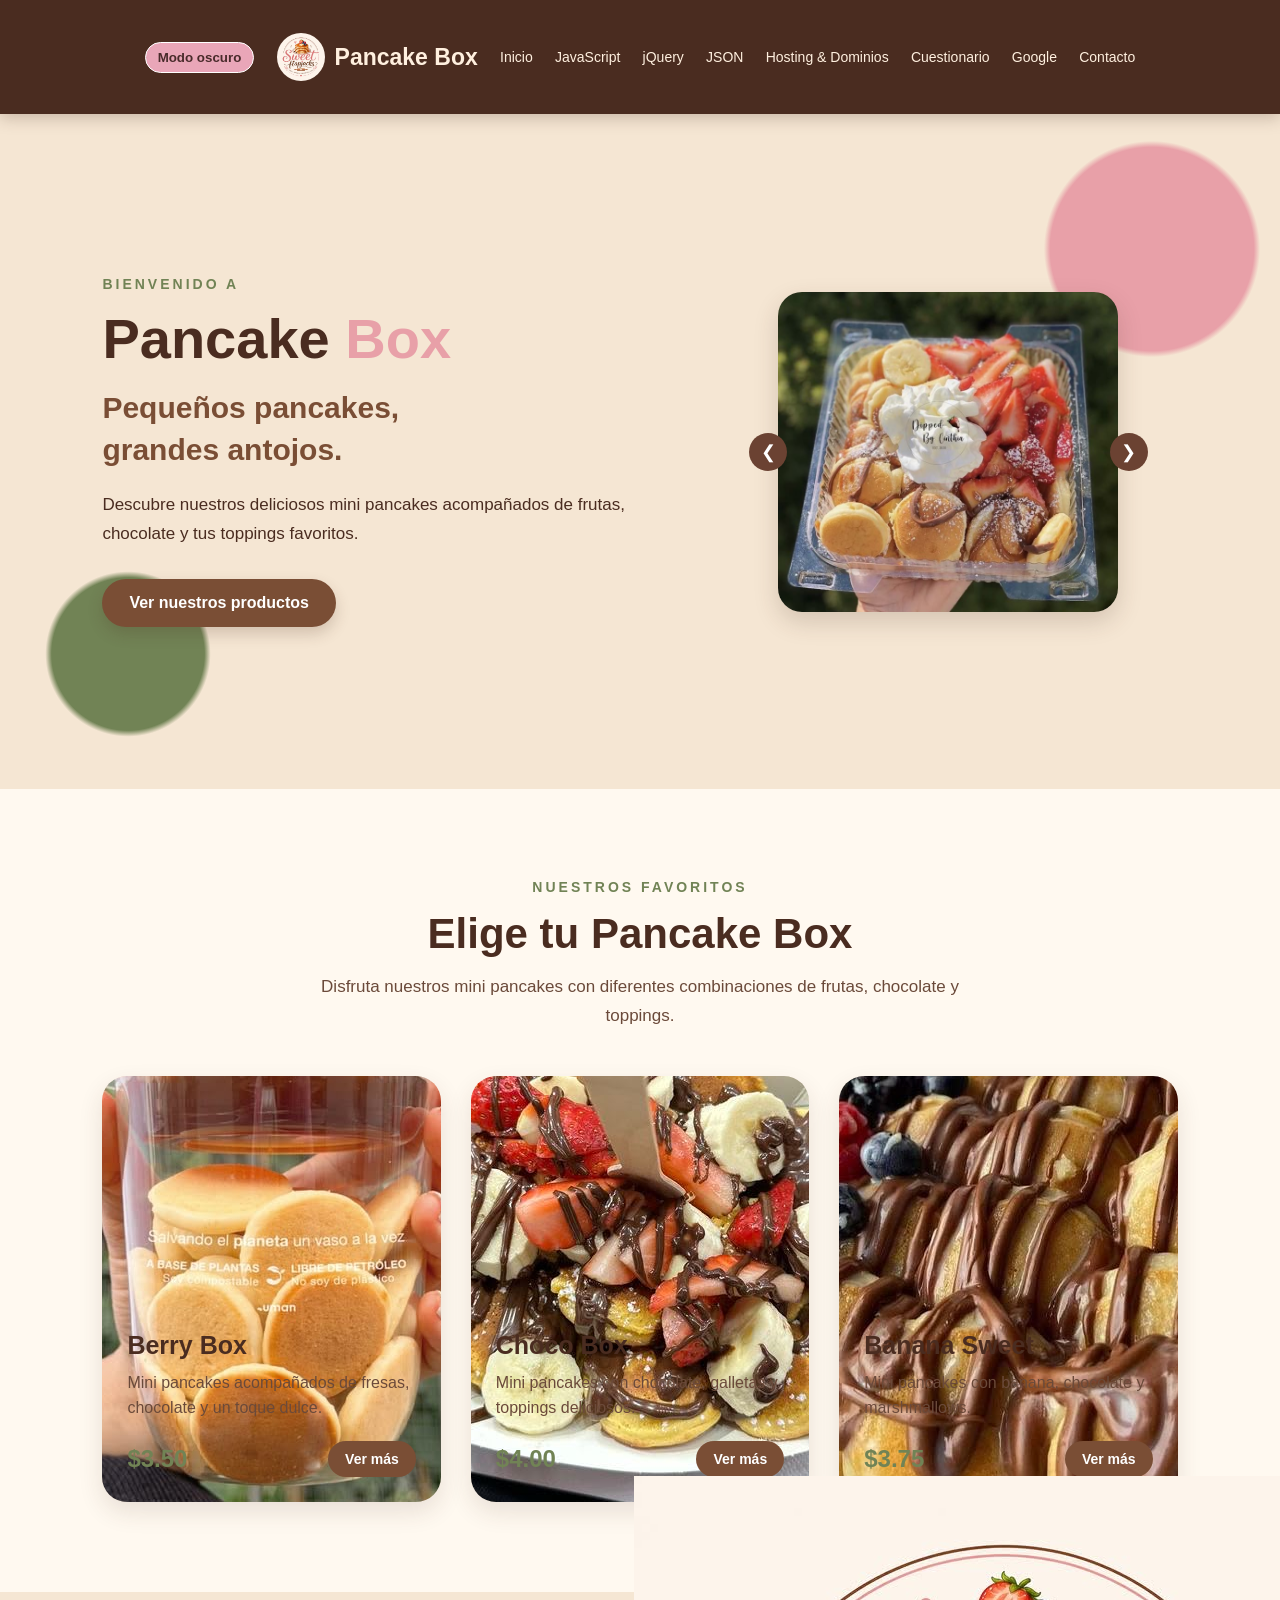
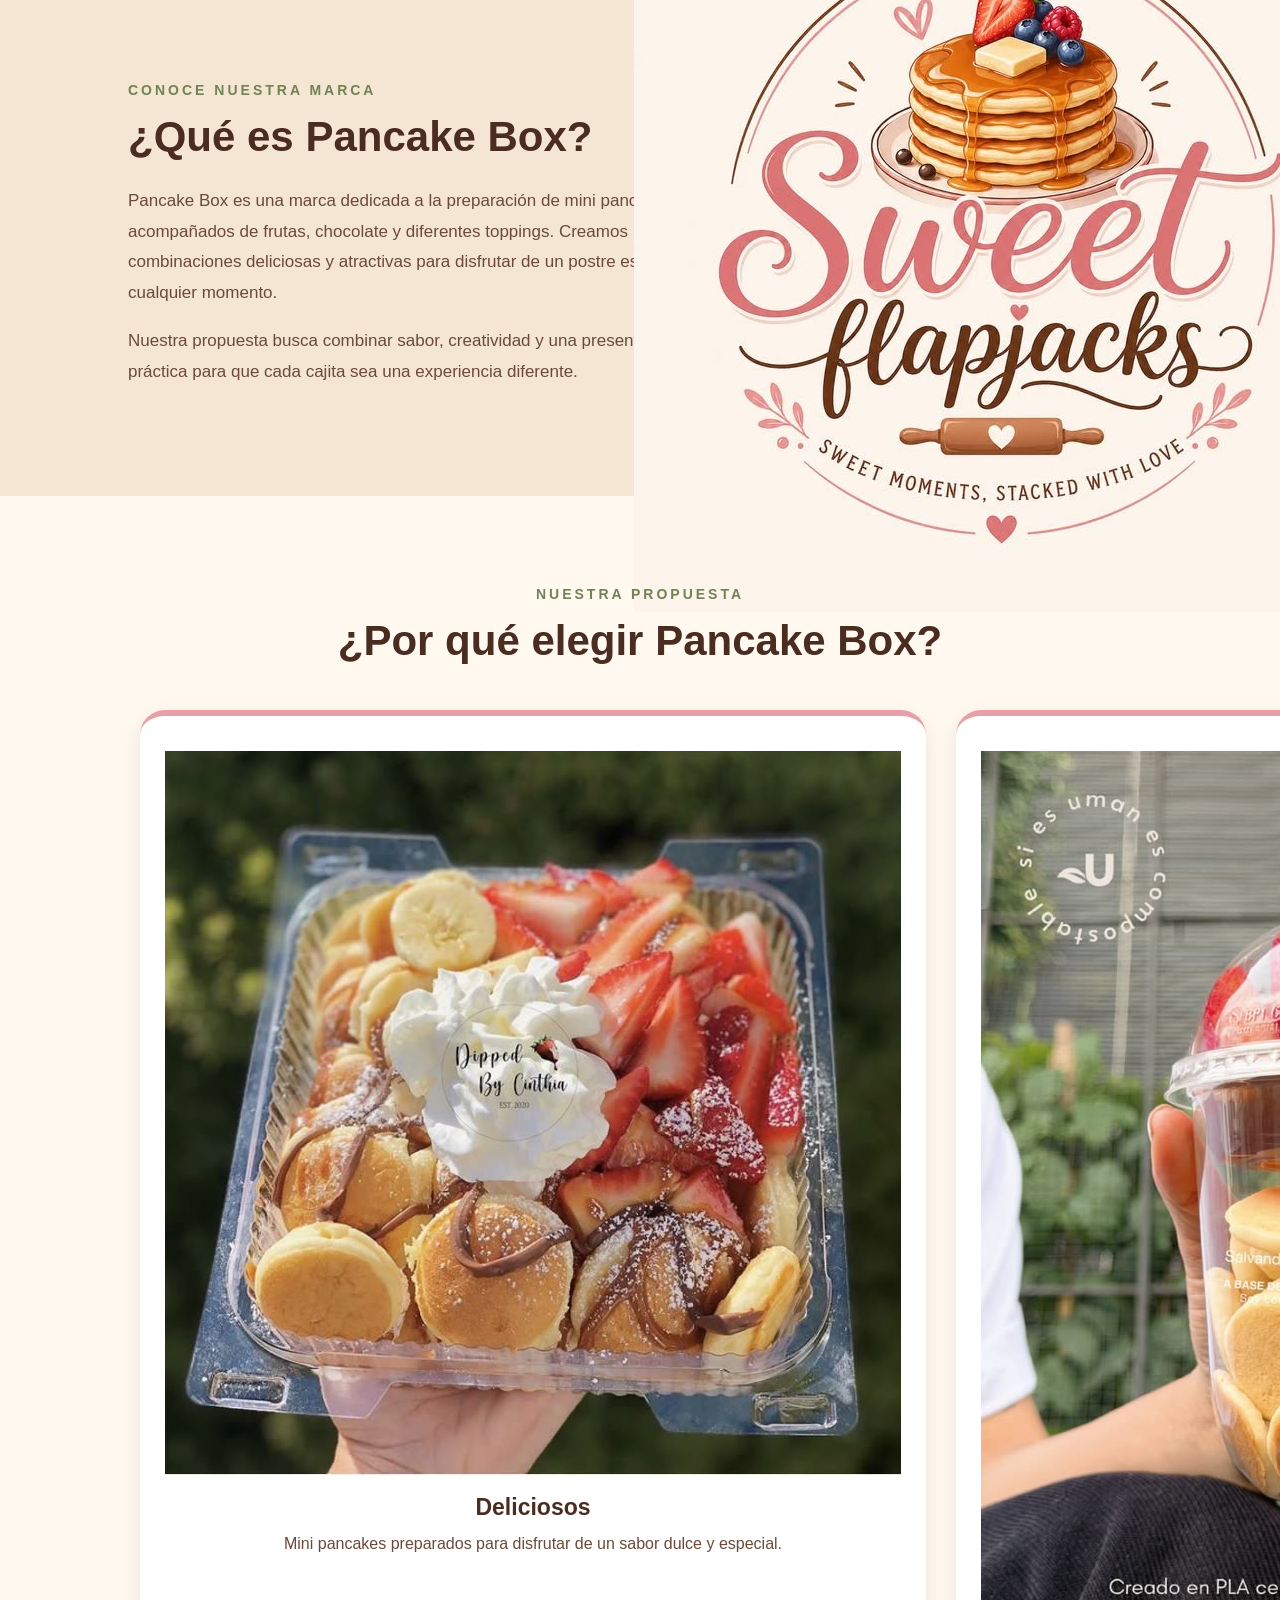
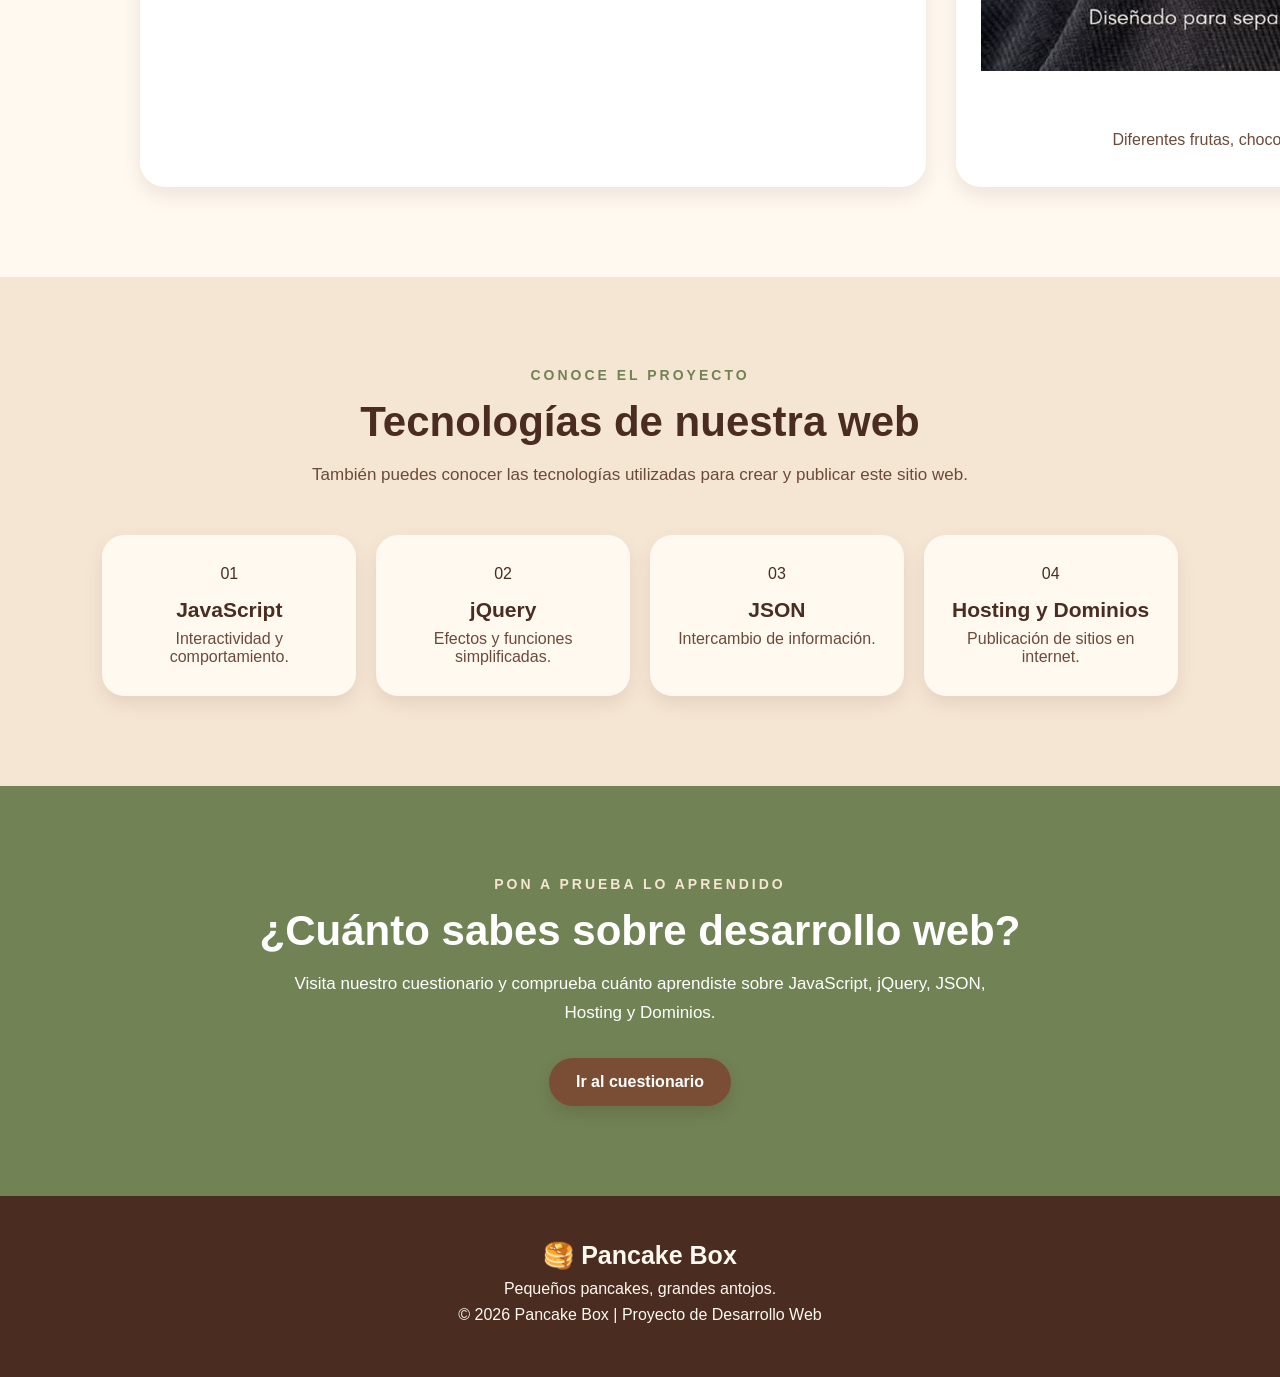
==== commit ff656532: "nuevo1.2" ====
--- a/index.html
+++ b/index.html
@@ -1,7 +1,7 @@
 <!DOCTYPE html>
 <html lang="es">
 
-<head>a
+<head>
     <meta charset="UTF-8">
     <meta name="viewport" content="width=device-width, initial-scale=1.0">
 
@@ -31,7 +31,7 @@
             <a href="json.html">JSON</a>
             <a href="hosting.html">Hosting & Dominios</a>
             <a href="./cuestionario.html">Cuestionario</a>
-            <a href="google.html">Google</a>a
+            <a href="google.html">Google</a>
             <a href="contacto.html">Contacto</a>
  
 
@@ -78,8 +78,6 @@
 
     <button class="flecha siguiente" onclick="cambiarImagen(1)" aria-label="Imagen siguiente">❯</button>
 </div>
-
-            </div>
 
         </section>
 
--- a/css/style.css
+++ b/css/style.css
@@ -1873,3 +1873,190 @@
     box-sizing: border-box;
 }
 
+/* AJUSTES PARA UNA LECTURA CÓMODA EN CELULARES */
+@media (max-width: 768px) {
+    header {
+        position: static;
+        padding: 10px 4%;
+    }
+
+    .navbar {
+        flex-direction: row;
+        justify-content: center;
+        gap: 3px;
+        padding: 0;
+    }
+
+    .logo {
+        order: -1;
+        flex: 0 0 100%;
+        width: auto;
+        justify-content: center;
+        margin: 0 0 4px;
+        font-size: 20px;
+    }
+
+    .navbar .nav-links {
+        flex: 0 0 100%;
+        justify-content: center;
+        gap: 5px;
+        padding: 0;
+    }
+
+    .navbar .nav-links li {
+        margin: 0;
+    }
+
+    .navbar .nav-links a,
+    .navbar > a:not(.logo) {
+        display: inline-flex;
+        align-items: center;
+        justify-content: center;
+        margin: 0;
+        padding: 6px 6px;
+        border-radius: 18px;
+        background-color: rgba(255, 249, 240, 0.12);
+        font-size: 12px;
+        line-height: 1.3;
+    }
+
+    .navbar .modo-btn,
+    .navbar .traductor-btn {
+        order: 1;
+        padding: 7px 11px;
+        font-size: 13px;
+    }
+
+    .hero {
+        min-height: auto;
+        padding: 44px 6%;
+        gap: 24px;
+    }
+
+    .hero h1 {
+        font-size: clamp(38px, 10vw, 48px);
+    }
+
+    .hero-image {
+        margin: 0;
+        padding: 0;
+    }
+
+    .pagina-hero {
+        min-height: auto;
+        padding: 48px 6%;
+    }
+
+    .pagina-hero h1 {
+        font-size: clamp(34px, 9vw, 46px);
+        overflow-wrap: anywhere;
+    }
+
+    .productos-section,
+    .sobre-nosotros,
+    .porque-section,
+    .tecnologias-section,
+    .quiz-invitacion,
+    .info-section,
+    .comparacion-section,
+    .eventos-section,
+    .ejemplo-section {
+        padding: 56px 6%;
+    }
+
+    .productos-section h2,
+    .porque-section h2,
+    .tecnologias-section h2,
+    .quiz-invitacion h2,
+    .sobre-texto h2,
+    .info-section h2,
+    .comparacion-section h2,
+    .eventos-section h2,
+    .ejemplo-section h2 {
+        font-size: clamp(27px, 7vw, 34px);
+        line-height: 1.2;
+    }
+
+    .producto-imagen img,
+    .porque-card img {
+        display: block;
+        width: 100%;
+        max-width: 100%;
+        object-fit: cover;
+    }
+
+    .producto-imagen img {
+        height: 100%;
+    }
+
+    .porque-card img {
+        height: 190px;
+        border-radius: 14px;
+    }
+
+    .sobre-decoracion img {
+        width: 100%;
+        max-width: 100%;
+        height: 100%;
+        border-radius: 50%;
+        object-fit: cover;
+    }
+
+    .producto-abajo {
+        flex-wrap: wrap;
+        gap: 12px;
+    }
+
+    .quiz-container {
+        width: 100%;
+        padding: 12px;
+    }
+
+    .pregunta,
+    .concepto-box,
+    .ejemplo-box {
+        min-width: 0;
+        padding: 20px;
+    }
+
+    .pregunta label {
+        line-height: 1.5;
+    }
+
+    pre,
+    .ejemplo-section pre,
+    .comparacion-section pre {
+        max-width: 100%;
+        overflow-x: auto;
+        white-space: pre;
+        font-size: 13px;
+    }
+
+    .contacto {
+        width: 100%;
+        padding: 40px 6%;
+        text-align: center;
+    }
+
+    .formulario-contacto {
+        width: 100%;
+        max-width: 520px;
+        margin: 28px auto;
+        display: grid;
+        gap: 12px;
+        text-align: left;
+    }
+
+    .formulario-contacto input,
+    .formulario-contacto textarea,
+    .formulario-contacto button {
+        width: 100%;
+        max-width: 100%;
+        padding: 12px;
+        font: inherit;
+    }
+
+    .formulario-contacto textarea {
+        resize: vertical;
+    }
+}
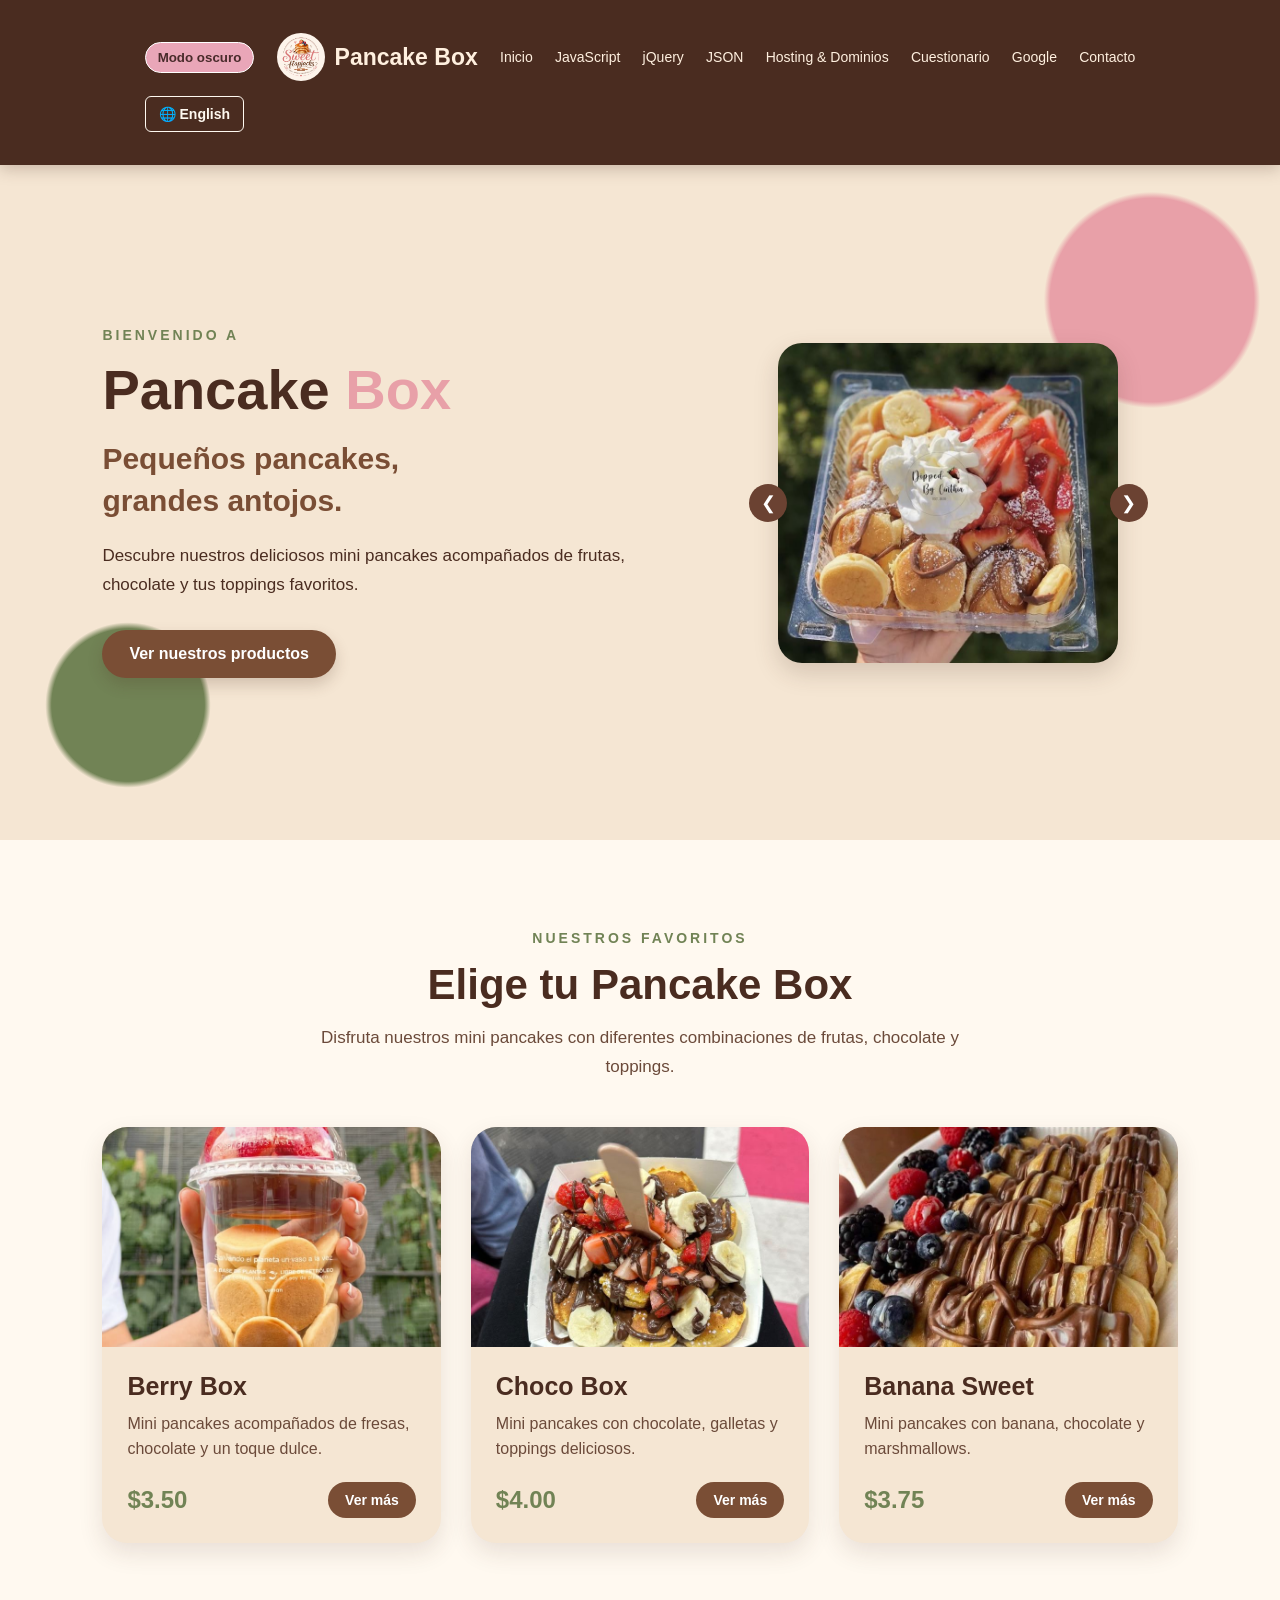
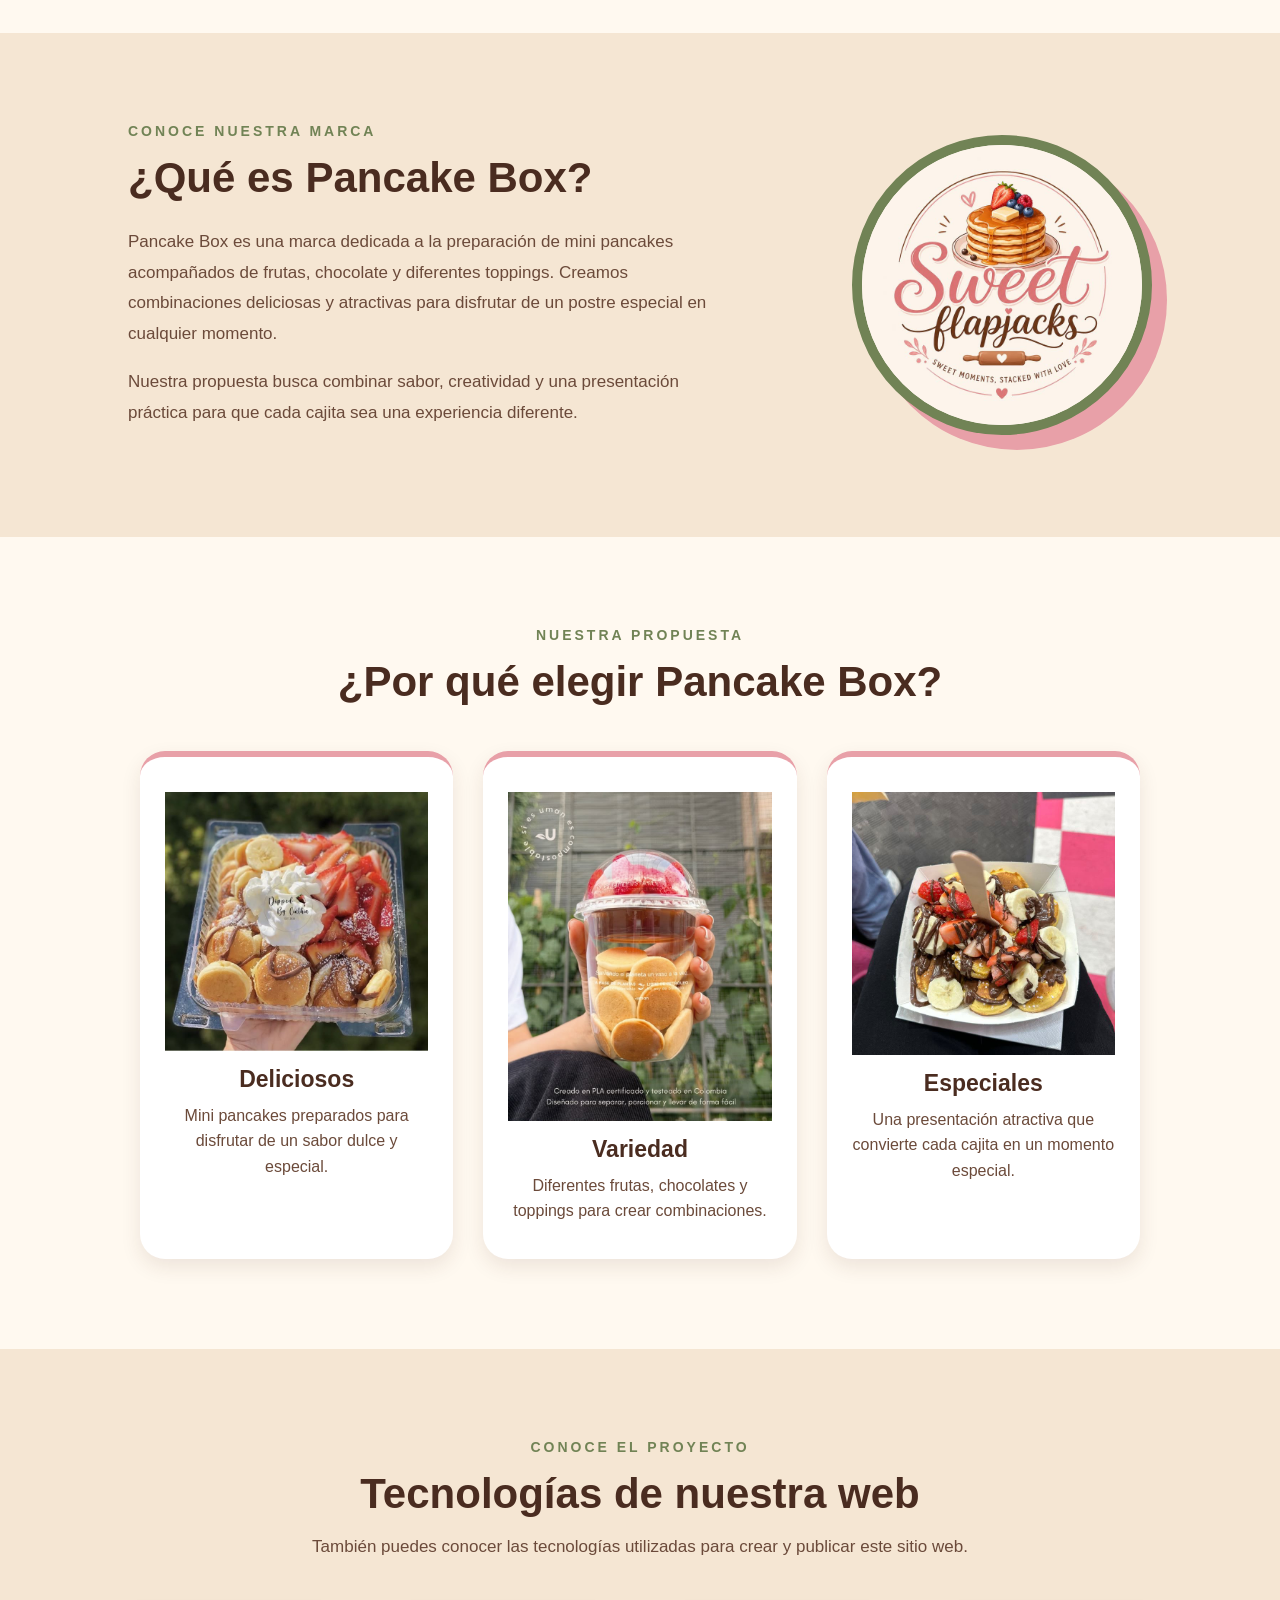
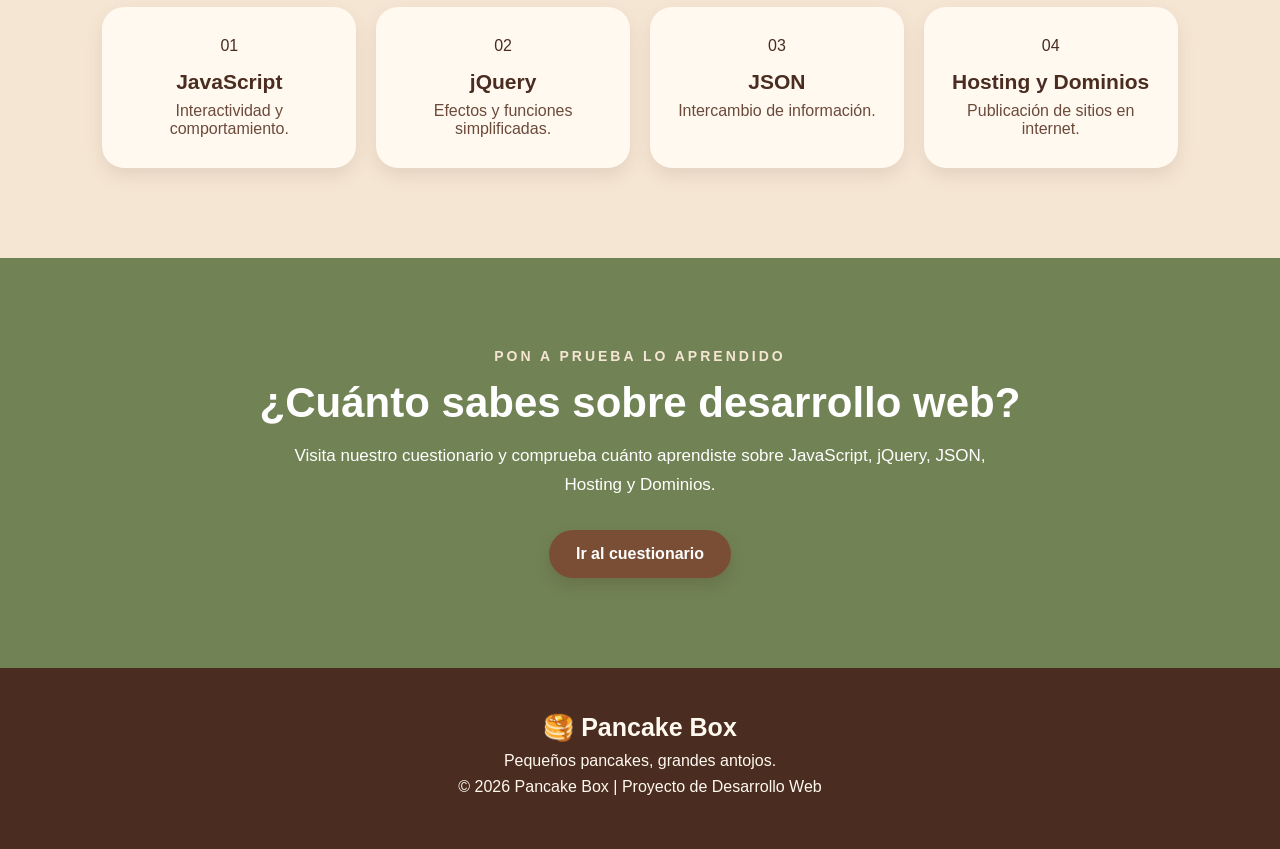
==== commit 84a60dd0: "nuevo" ====
--- a/index.html
+++ b/index.html
@@ -8,7 +8,7 @@
     <title>Pancake Box | Pequeños pancakes, grandes antojos</title>
 
     <link rel="stylesheet" href="css/style.css">
-    <script src="js/script.js" defer></script>
+    <script src="JS/script.js" defer></script>
 </head>
 
 <body>
--- a/css/style.css
+++ b/css/style.css
@@ -85,24 +85,6 @@
     color: #4a2c20;
 }
 
-#google_translate_element {
-    position: absolute;
-    width: 1px;
-    height: 1px;
-    overflow: hidden;
-    clip-path: inset(50%);
-}
-
-body > .skiptranslate,
-body > .goog-te-banner-frame {
-    display: none !important;
-}
-
-body {
-    top: 0 !important;
-}
-
-
 /* =========================
    PORTADA
 ========================= */
@@ -351,14 +333,26 @@
     box-shadow: 0 18px 30px rgba(74, 44, 32, 0.18);
 }
 
+.
 .producto-imagen {
     height: 230px;
+    width: 100%;
     background-color: #e8a0a8;
     display: flex;
     justify-content: center;
     align-items: center;
-    font-size: 90px;
-}
+    overflow: hidden;
+    border-radius: 20px 20px 0 0;
+}
+
+.producto-imagen img {
+    width: 100%;
+    height: 100%;
+    object-fit: cover;
+    object-position: center;
+    display: block;
+}
+
 
 .producto-info {
     padding: 25px;
@@ -716,7 +710,7 @@
 }
 
 .comparacion-card span {
-    font-size: 50px;
+    font-size: 18px;
 }
 
 .comparacion-card h3 {
@@ -1873,6 +1867,155 @@
     box-sizing: border-box;
 }
 
+/* PÁGINA DE CONTACTO */
+.contacto {
+    min-height: calc(100vh - 220px);
+    padding: 72px 6%;
+    background:
+        radial-gradient(circle at 8% 15%, rgba(232, 160, 168, 0.28), transparent 22%),
+        #fff9f0;
+}
+
+.contacto-panel {
+    display: grid;
+    grid-template-columns: 0.9fr 1.1fr;
+    max-width: 1050px;
+    margin: 0 auto;
+    overflow: hidden;
+    background: #fff;
+    border-radius: 28px;
+    box-shadow: 0 18px 50px rgba(74, 44, 32, 0.14);
+}
+
+.contacto-intro {
+    display: flex;
+    flex-direction: column;
+    justify-content: center;
+    padding: 52px 42px;
+    background:
+        radial-gradient(circle at 90% 8%, rgba(232, 160, 168, 0.45), transparent 24%),
+        #4a2c20;
+    color: #fff9f0;
+}
+
+.contacto-intro .small-title {
+    color: #e8a0a8;
+}
+
+.contacto-intro h1 {
+    margin-bottom: 18px;
+    color: #fff9f0;
+    font-size: clamp(36px, 4vw, 48px);
+    line-height: 1.1;
+}
+
+.contacto-intro > p:not(.small-title) {
+    margin-bottom: 10px;
+    color: #f5e6d3;
+    font-size: 17px;
+    line-height: 1.7;
+}
+
+.contacto-nota {
+    display: flex;
+    align-items: center;
+    gap: 14px;
+    margin-top: 28px;
+    padding: 16px;
+    border: 1px solid rgba(255, 249, 240, 0.22);
+    border-radius: 16px;
+    background: rgba(255, 249, 240, 0.08);
+}
+
+.contacto-nota span {
+    font-size: 28px;
+}
+
+.contacto-nota p {
+    color: #fff9f0;
+    line-height: 1.5;
+}
+
+.formulario-contacto {
+    display: grid;
+    align-content: center;
+    gap: 10px;
+    padding: 46px;
+}
+
+.formulario-contacto label {
+    margin-top: 6px;
+    color: #4a2c20;
+    font-size: 14px;
+    font-weight: 700;
+}
+
+.formulario-contacto input,
+.formulario-contacto textarea {
+    width: 100%;
+    min-width: 0;
+    padding: 13px 14px;
+    border: 1px solid #e6d6c8;
+    border-radius: 12px;
+    background: #fffdfb;
+    color: #4a2c20;
+    font: inherit;
+    line-height: 1.5;
+}
+
+.formulario-contacto input:focus,
+.formulario-contacto textarea:focus {
+    outline: 3px solid rgba(232, 160, 168, 0.35);
+    border-color: #c87784;
+}
+
+.formulario-contacto textarea {
+    min-height: 150px;
+    resize: vertical;
+}
+
+.formulario-contacto button {
+    margin-top: 10px;
+    padding: 14px 20px;
+    border: 0;
+    border-radius: 25px;
+    background: #718355;
+    color: #fff;
+    font: inherit;
+    font-weight: 700;
+    cursor: pointer;
+    transition: background-color 0.2s ease, transform 0.2s ease;
+}
+
+.formulario-contacto button:hover:not(:disabled) {
+    transform: translateY(-2px);
+    background: #4a2c20;
+}
+
+.formulario-contacto button:disabled {
+    cursor: wait;
+    opacity: 0.7;
+}
+
+.contacto-estado {
+    min-height: 24px;
+    color: #4c6b36;
+    font-weight: 700;
+    line-height: 1.5;
+}
+
+.contacto-estado.error {
+    color: #a12d38;
+}
+
+.contacto-trampa {
+    position: absolute;
+    left: -10000px;
+    width: 1px;
+    height: 1px;
+    overflow: hidden;
+}
+
 /* AJUSTES PARA UNA LECTURA CÓMODA EN CELULARES */
 @media (max-width: 768px) {
     header {
@@ -1977,16 +2120,7 @@
         line-height: 1.2;
     }
 
-    .producto-imagen img,
-    .porque-card img {
-        display: block;
-        width: 100%;
-        max-width: 100%;
-        object-fit: cover;
-    }
-
-    .producto-imagen img {
-        height: 100%;
+}
     }
 
     .porque-card img {
@@ -2001,6 +2135,20 @@
         border-radius: 50%;
         object-fit: cover;
     }
+.producto-imagen img,
+.porque-card img {
+    display: block;
+    width: 100%;
+    max-width: 100%;
+    object-fit: cover;
+}
+
+.producto-imagen img {
+    height: 220px;
+    object-position: center;
+    border-radius: 18px 18px 0 0;
+}
+
 
     .producto-abajo {
         flex-wrap: wrap;
@@ -2034,16 +2182,33 @@
 
     .contacto {
         width: 100%;
-        padding: 40px 6%;
+        min-height: auto;
+        padding: 36px 5%;
         text-align: center;
+    }
+
+    .contacto-panel {
+        grid-template-columns: 1fr;
+        border-radius: 22px;
+    }
+
+    .contacto-intro {
+        padding: 34px 24px;
+    }
+
+    .contacto-intro h1 {
+        font-size: clamp(32px, 9vw, 42px);
+    }
+
+    .contacto-nota {
+        text-align: left;
     }
 
     .formulario-contacto {
         width: 100%;
-        max-width: 520px;
-        margin: 28px auto;
-        display: grid;
-        gap: 12px;
+        max-width: none;
+        margin: 0;
+        padding: 28px 22px;
         text-align: left;
     }
 
